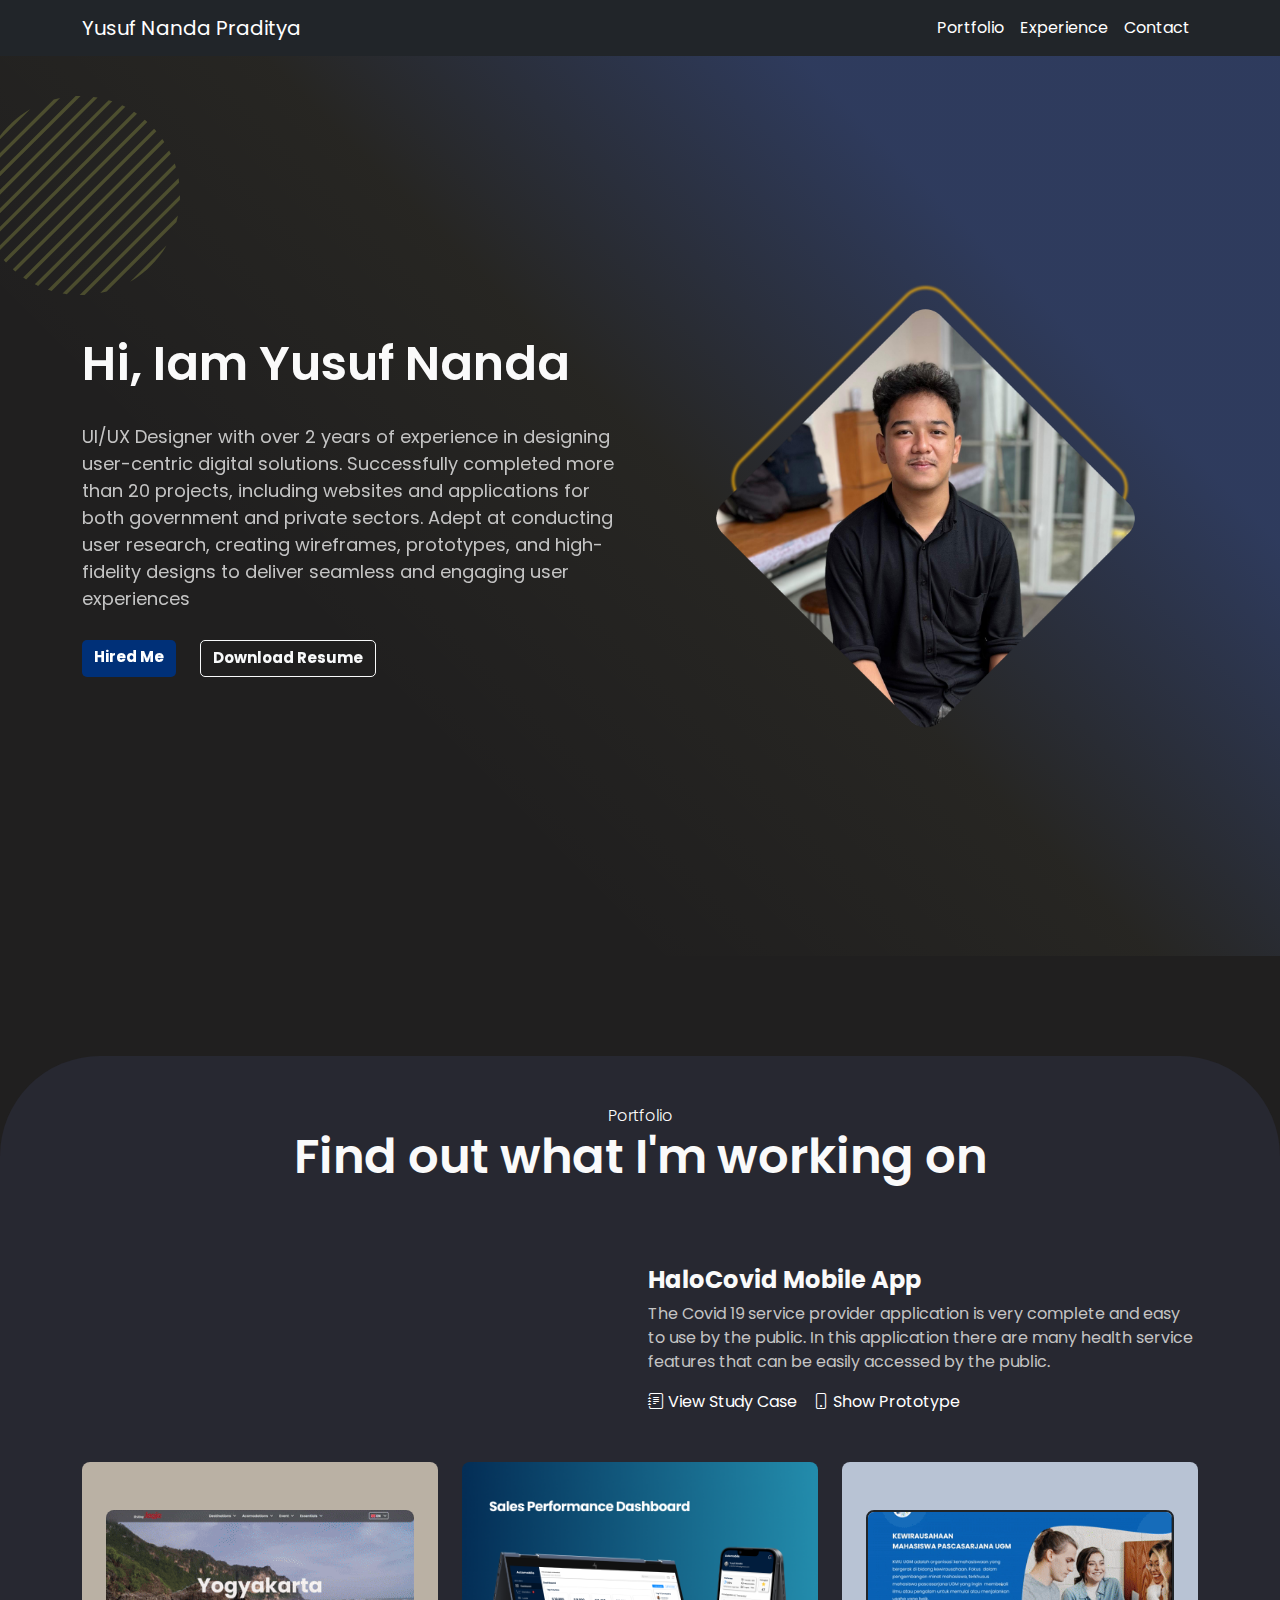
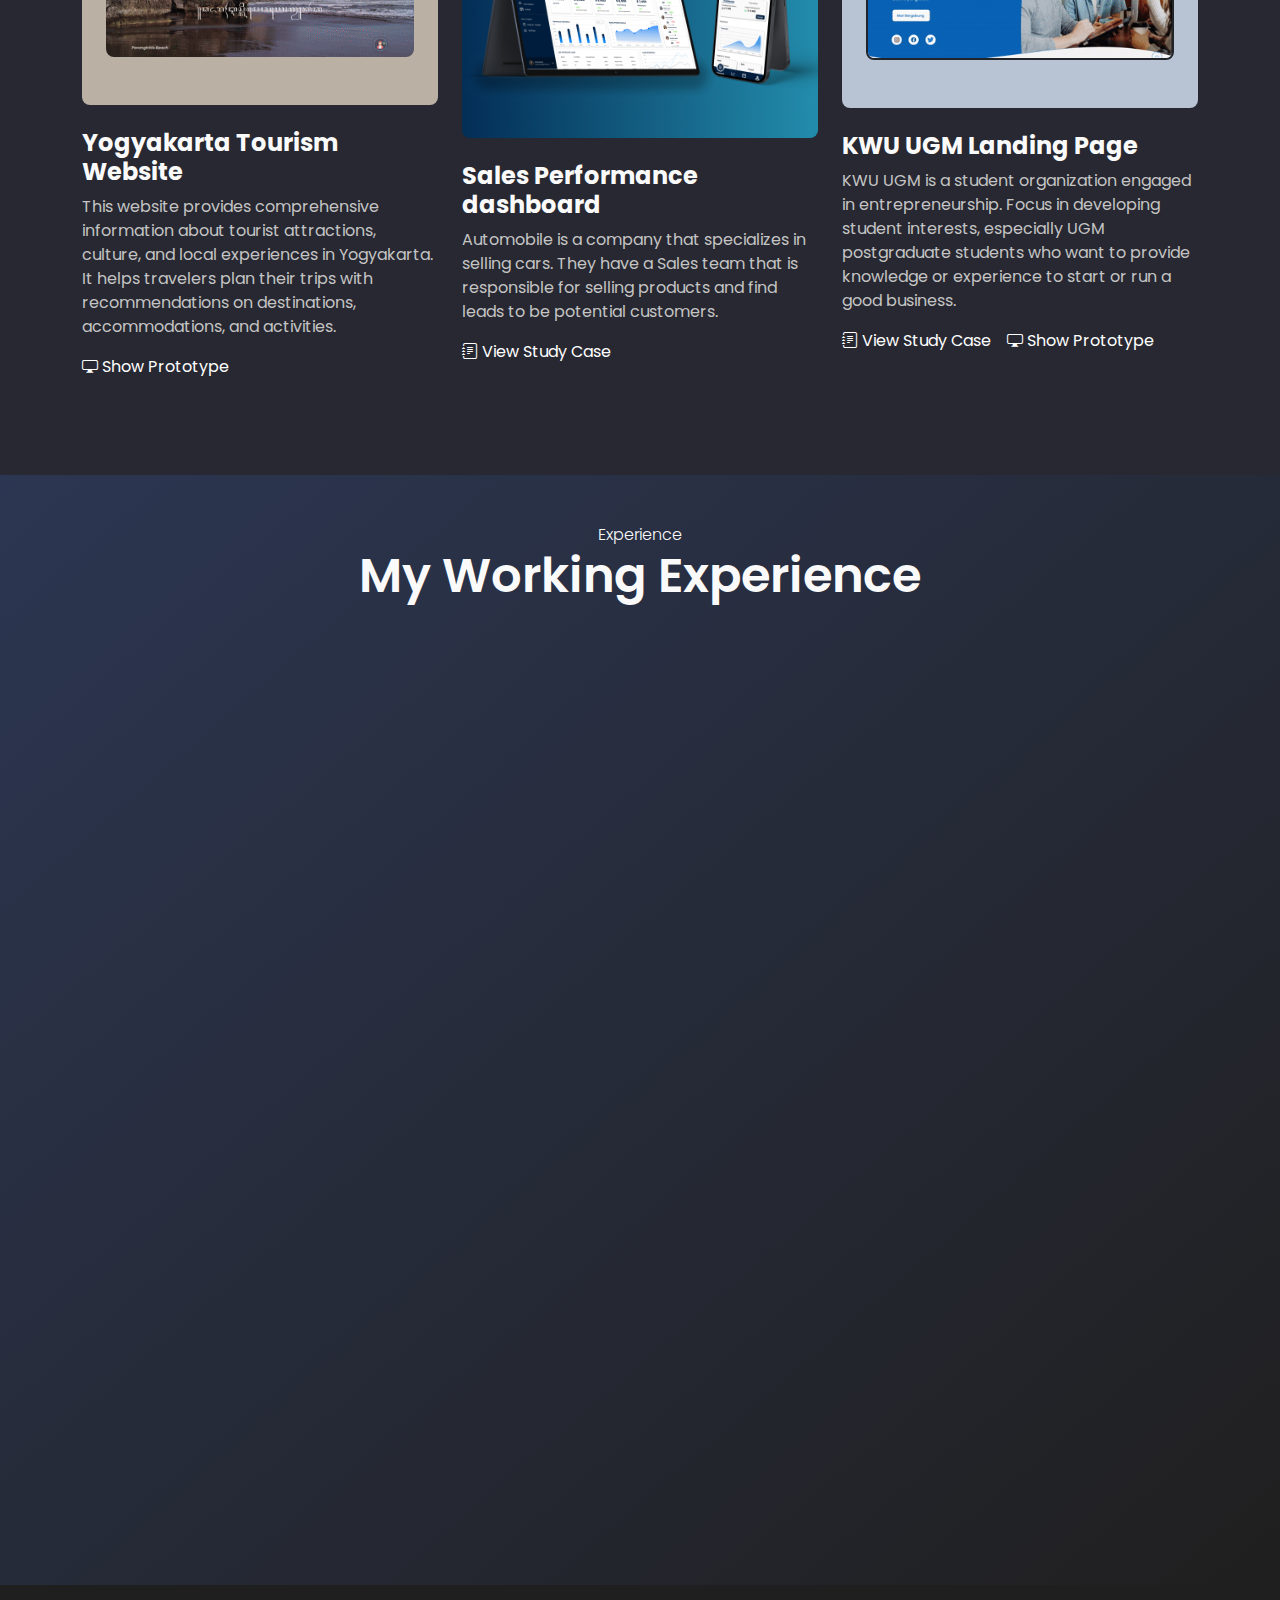
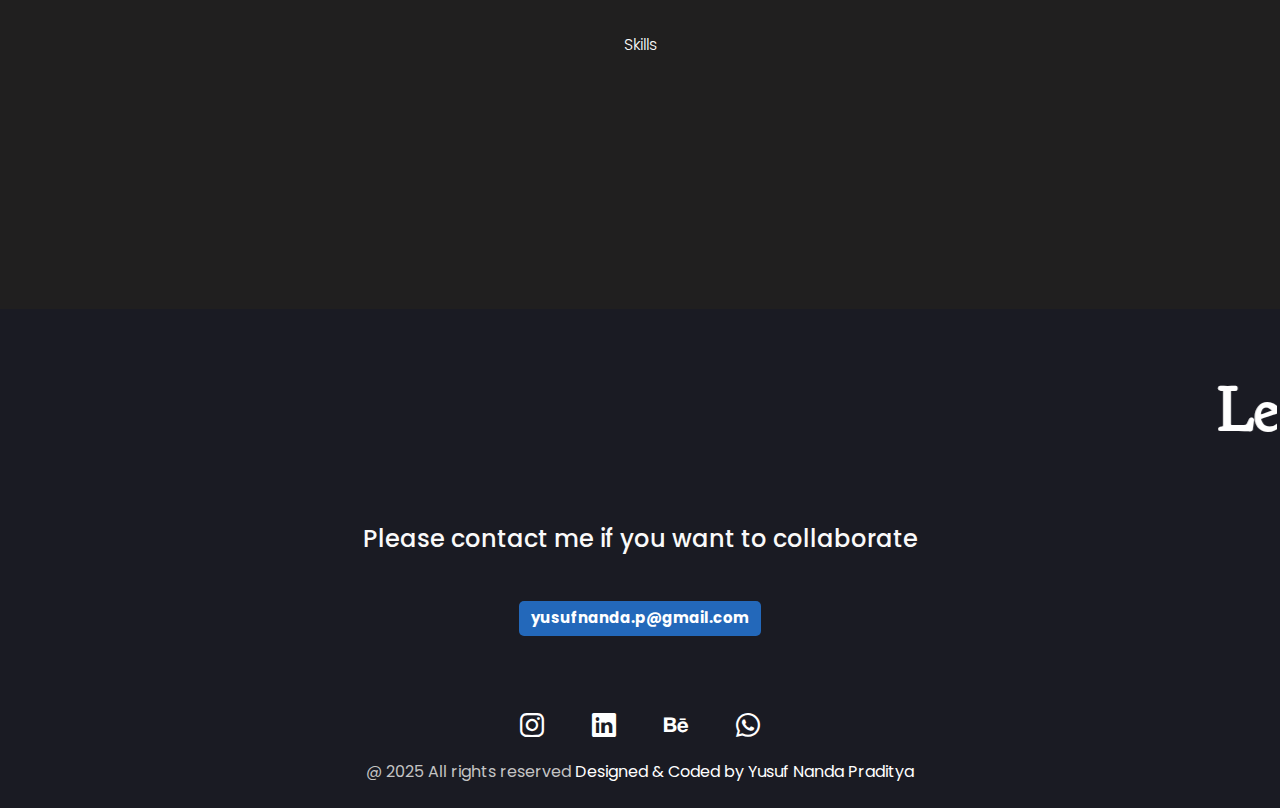
==== index.html @ 70ba148c "done" ====
<!DOCTYPE html>
<html lang="en">
  <head>
    <meta charset="UTF-8" />
    <meta name="viewport" content="width=device-width, initial-scale=1.0" />
    <title>Portfolio Yusuf Nanda Praditya</title>
    <!-- AOS -->
    <link href="https://unpkg.com/aos@2.3.1/dist/aos.css" rel="stylesheet" />
    <!-- Bootstrap CSS -->
    <link
      href="https://cdn.jsdelivr.net/npm/bootstrap@5.3.3/dist/css/bootstrap.min.css"
      rel="stylesheet"
    />

    <!-- Bootstrap Icon -->
    <link
      rel="stylesheet"
      href="https://cdn.jsdelivr.net/npm/bootstrap-icons@1.11.3/font/bootstrap-icons.min.css"
    />

    <!-- Custom CSS -->
    <link rel="stylesheet" href="./assets/css/styles.css" />

    <!-- Responsif CSS -->
    <link rel="stylesheet" href="./assets/css/responsif.css" />
  </head>
  <body>
    <header class="sticky-top bg-dark">
      <nav class="navbar navbar-expand-lg">
        <div class="container">
          <a class="navbar-brand text-white" href="#hero"
            >Yusuf Nanda Praditya</a
          >
          <button
            class="navbar-toggler"
            type="button"
            data-bs-toggle="collapse"
            data-bs-target="#navbarSupportedContent"
            aria-controls="navbarSupportedContent"
            aria-expanded="false"
            aria-label="Toggle navigation"
          >
            <span class="navbar-toggler-icon"></span>
          </button>
          <div class="collapse navbar-collapse" id="navbarSupportedContent">
            <ul class="navbar-nav ms-auto mb-2 mb-lg-0">
              <li class="nav-item">
                <a class="nav-link text-white" href="#porto">Portfolio</a>
              </li>
              <li class="nav-item">
                <a class="nav-link text-white" href="#experience">Experience</a>
              </li>
              <li class="nav-item">
                <a class="nav-link text-white" href="#contact">Contact</a>
              </li>
            </ul>
          </div>
        </div>
      </nav>
    </header>

    <main>
      <!-- Hero -->
      <section class="section hero-section position-relative" id="hero">
        <img
          src="./assets/images/round.svg"
          alt=""
          class="hero-decoration d-none d-md-block"
        />
        <div class="container h-100">
          <div class="row align-items-center h-100">
            <div
              class="col-lg-6 order-2 order-lg-1"
              data-aos="zoom-in"
              data-aos-duration="1000"
            >
              <h1 class="hero-title">Hi, Iam Yusuf Nanda</h1>
              <p class="hero-desc">
                UI/UX Designer with over 2 years of experience in designing
                user-centric digital solutions. Successfully completed more than
                20 projects, including websites and applications for both
                government and private sectors. Adept at conducting user
                research, creating wireframes, prototypes, and high-fidelity
                designs to deliver seamless and engaging user experiences
              </p>
              <div class="d-flex gap-4 flex-column flex-md-row">
                <a href="mailto: yusufnanda.p@gmail.com" class="btn btn-primary"
                  >Hired Me</a
                >
                <a href="" class="btn btn-outline-light">Download Resume</a>
              </div>
            </div>
            <div class="col-lg-6 order-1 order-lg-2 text-center">
              <img
                src="./assets/images/bg1.png"
                alt=""
                class="hero-img"
                data-aos="flip-left"
                data-aos-duration="1000"
              />
            </div>
          </div>
        </div>
      </section>

      <!-- Portfolio -->
      <section class="section porto-section" id="porto">
        <div class="container">
          <div class="text-center">
            <span class="section-subtitle">Portfolio</span>
            <h2 class="section-title">Find out what I'm working on</h2>
          </div>

          <div class="row align-items-center g-3 mb-5">
            <div class="col-md-6">
              <img
                src="./assets/images/Gemastik XIV HaloCovid.gif"
                class="img-fluid rounded-3"
                alt=""
              />
            </div>
            <div class="col-md-6">
              <h3 class="porto-title fw-bold">HaloCovid Mobile App</h3>
              <p class="text-secondary">
                The Covid 19 service provider application is very complete and
                easy to use by the public. In this application there are many
                health service features that can be easily accessed by the
                public.
              </p>
              <div class="d-flex gap-3">
                <a
                  href="https://www.behance.net/gallery/159563563/HaloCovid-Mobile-App-Design"
                  class="text-white"
                  target="_blank"
                  ><i class="bi bi-journal-text me-1"></i>View Study Case</a
                >
                <a
                  href="https://www.figma.com/proto/fgW7NjSRWVVRdp9s22fzHB/Gemastik-XIV-HaloCovid?page-id=0%3A1&node-id=1-3951&p=f&viewport=536%2C404%2C0.1&t=4owtPySWxYotoi80-1&scaling=min-zoom&content-scaling=fixed&starting-point-node-id=1%3A2133"
                  class="text-white"
                  target="_blank"
                  ><i class="bi bi-phone me-1"></i>Show Prototype</a
                >
              </div>
            </div>
          </div>
          <div class="row">
            <div class="col-md-4 mb-5">
              <div class="container ilst-2 rounded-3 mb-4 d-flex p-4">
                <img
                  src="./assets/images/website design 2025.gif"
                  alt=""
                  class="img-fluid rounded-3 mb-4 mt-4"
                />
              </div>
              <h3 class="porto-title fw-bold">Yogyakarta Tourism Website</h3>
              <p class="text-secondary">
                This website provides comprehensive information about tourist
                attractions, culture, and local experiences in Yogyakarta. It
                helps travelers plan their trips with recommendations on
                destinations, accommodations, and activities.
              </p>
              <a
                href="https://www.figma.com/proto/dTkUKWPNQkYyvKUY7qGWpy/website-design-2025?page-id=0%3A1&node-id=4-54&viewport=-2755%2C37%2C0.41&t=dITghesvSqNGscun-1&scaling=min-zoom&content-scaling=fixed&starting-point-node-id=4%3A54"
                class="text-white"
                target="_blank"
                ><i class="bi bi-display me-1"></i>Show Prototype</a
              >
            </div>
            <div class="col-md-4 mb-5">
              <img
                src="./assets/images/judul dashboard.png"
                alt=""
                class="img-fluid mb-4 rounded-3"
              />
              <h3 class="porto-title fw-bold">Sales Performance dashboard</h3>
              <p class="text-secondary">
                Automobile is a company that specializes in selling cars. They
                have a Sales team that is responsible for selling products and
                find leads to be potential customers.
              </p>
              <a
                href="https://www.behance.net/gallery/164450529/Sales-Performance-Dashboard"
                class="text-white"
                target="_blank"
                ><i class="bi bi-journal-text me-1"></i>View Study Case</a
              >
            </div>
            <div class="col-md-4 mb-5">
              <div class="container ilst-4 rounded-3 mb-4 d-flex p-4">
                <img
                  src="./assets/images/Kwu ugm.gif"
                  alt=""
                  class="img-fluid rounded-3 mb-4 mt-4 border border-dark border-2"
                />
              </div>
              <h3 class="porto-title fw-bold">KWU UGM Landing Page</h3>
              <p class="text-secondary">
                KWU UGM is a student organization engaged in entrepreneurship.
                Focus in developing student interests, especially UGM
                postgraduate students who want to provide knowledge or
                experience to start or run a good business.
              </p>
              <div class="d-flex gap-3">
                <a
                  href="https://www.behance.net/gallery/160262613/Organization-Landing-Page-Design"
                  class="text-white"
                  target="_blank"
                  ><i class="bi bi-journal-text me-1"></i>View Study Case</a
                >
                <a
                  href="https://www.figma.com/proto/0mtPvaaXkfXguu1Wv7WRzK/DESAIN-WEB-KWU-UGM_(Yusuf-Nanda-Praditya).?page-id=0%3A1&node-id=5-83&starting-point-node-id=5%3A83&t=HCOMpBjJC391oZtX-1&hide-ui=1"
                  class="text-white"
                  target="_blank"
                  ><i class="bi bi-display me-1"></i>Show Prototype</a
                >
            </div>
          </div>
        </div>
      </section>

      <!-- Experience -->
      <section class="section exp-section" id="experience">
        <div class="container">
          <div class="text-center">
            <span class="section-subtitle">Experience</span>
            <h2 class="section-title">My Working Experience</h2>
          </div>

          <div
            class="row align-items-center"
            data-aos="zoom-in"
            data-aos-duration="1000"
          >
            <div class="col-lg-6">
              <h2 class="text-center text-lg-start fw-bold">
                More than 2 years experience
              </h2>
            </div>
            <div class="col-lg-6">
              <div class="timeline wrapper">
                <ul class="sessions">
                  <!-- Timeline 1 -->
                  <li class="timeline-point">
                    <div class="timeline-title">
                      UI/UX Designer | JMC Indonesia
                    </div>
                    <div class="timeline-time">May 2023 - Present</div>
                    <div class="mb-1">
                      <ul>
                        <li class="text-secondary">
                          Successfully completed over 15 projects, including
                          websites and applications for both government and
                          private sectors.
                        </li>
                        <li class="text-secondary">
                          Assist companies in convincing clients with mockup
                          designs, helping to reach agreements more quickly
                        </li>
                        <li class="text-secondary">
                          Design up-to-date web and mobile applications while
                          ensuring an optimal user interface and user
                          experience.
                        </li>
                        <li class="text-secondary">
                          Make revisions to existing designs as needed.
                        </li>
                        <li class="text-secondary">
                          Develop interface mockups and prototypes to illustrate
                          product functionality and performance.
                        </li>
                      </ul>
                    </div>
                  </li>

                  <!-- Timeline 2 -->
                  <li class="timeline-point">
                    <div class="timeline-title">
                      UI/UX Design Assistant Lecturer | Amikom University
                    </div>
                    <div class="timeline-time">Mar 2022 - Aug 2022</div>
                    <div class="mb-1">
                      <ul>
                        <li class="text-secondary">
                          Practicum assistants help lecturers teach two classes:
                          D3 Informatics Management and D3 Informatics
                          Engineering, in UI/UX Design courses.
                        </li>
                        <li class="text-secondary">
                          Assist lecturers in teaching and preparing learning
                          materials for students.
                        </li>
                        <li class="text-secondary">
                          Explain UX design concepts to students by assigning
                          projects.
                        </li>
                        <li class="text-secondary">
                          Present UI design principles to students, covering
                          both mobile and website designs.
                        </li>
                        <li class="text-secondary">
                          Assist students during practicum sessions and clarify
                          any unclear material.
                        </li>
                      </ul>
                    </div>
                  </li>
                </ul>
              </div>
            </div>
          </div>
        </div>
      </section>

      <!-- Skill Section -->
      <section class="section">
        <div class="container">
          <div class="text-center mb-5">
            <span class="section-subtitle">Skills</span>
          </div>
          <div
            class="row row-cols-2 row-cols-md-3 row-cols-lg-5 justify-content-lg-center g-4 mb-5"
            data-aos="zoom-in"
            data-aos-duration="1000"
          >
            <div class="col">User Research</div>
            <div class="col">Wireframing</div>
            <div class="col">Layout Design</div>
            <div class="col">Prototyping</div>
            <div class="col">Usability Testing</div>
            <div class="col">User Interface Design</div>
            <div class="col">Web Design</div>
            <div class="col">Mobile App Design</div>
            <div class="col">Self Organization</div>
          </div>

          <div
            class="row row-cols-3 row-cols-md-5 g-4 justify-content-center"
            data-aos="zoom-in"
            data-aos-duration="1000"
          >
            <div class="col text-center">
              <img src="./assets/images/logos_figma.svg" alt="" />
            </div>
            <div class="col text-center">
              <img src="./assets/images/logos_adobe-illustrator.svg" alt="" />
            </div>
            <div class="col text-center">
              <img src="./assets/images/logos_adobe-photoshop.svg" alt="" />
            </div>
            <div class="col text-center">
              <img src="./assets/images/skill-icons_html.svg" alt="" />
            </div>
            <div class="col text-center">
              <img src="./assets/images/skill-icons_css.svg" alt="" />
            </div>
          </div>
        </div>
      </section>

      <!-- Kontak Section -->
      <section class="section contact-section overflow-hidden" id="contact">
        <div class="runtext-container">
          <div class="main-runtext">
            <marquee direction="">
              <div class="d-flex flex-row align-items-center">
                <div class="holder">
                  <div class="text-container">
                    <a> Let’s work together </a>
                  </div>
                </div>

                <div class="holder">
                  <div class="text-container">
                    <div class="circle-running"></div>
                  </div>
                </div>

                <div class="holder">
                  <div class="text-container">
                    <a> Let’s work together </a>
                  </div>
                </div>

                <div class="holder">
                  <div class="text-container">
                    <div class="circle-running"></div>
                  </div>
                </div>

                <div class="holder">
                  <div class="text-container">
                    <a> Let’s work together </a>
                  </div>
                </div>
              </div>
            </marquee>
          </div>
        </div>
        <div class="container">
          <div class="text-center">
            <h2 class="fs-4 mb-5">
              Please contact me if you want to collaborate
            </h2>
            <a
              href="mailto: yusufnanda.p@gmail.com"
              target="_blank"
              class="btn btn-primary"
              style="background-color: #2368ba"
              >yusufnanda.p@gmail.com</a
            >
          </div>
        </div>
      </section>
    </main>

    <footer class="py-4">
      <div class="d-flex justify-content-center gap-5 mb-3">
        <a
          href="https://www.instagram.com/yusufnandapraditya/"
          target="_blank"
          class="fs-4 text-white"
        >
          <i class="bi bi-instagram"></i>
        </a>

        <a
          href="https://www.linkedin.com/in/yusufnandapraditya/"
          target="_blank"
          class="fs-4 text-white"
        >
          <i class="bi bi-linkedin"></i>
        </a>

        <a
          href="https://www.behance.net/yusufnanda"
          target="_blank"
          class="fs-4 text-white"
        >
          <i class="bi bi-behance"></i>
        </a>

        <a
          href="https://wa.me/6282328108242"
          target="_blank"
          class="fs-4 text-white"
        >
          <i class="bi bi-whatsapp"></i>
        </a>
      </div>
      <p class="text-center text-small text-secondary mb-0">
        @ 2025 All rights reserved
        <span class="text-white">Designed & Coded by Yusuf Nanda Praditya</span>
      </p>
    </footer>

    <!-- Bootstrap Js -->
    <script src="https://cdn.jsdelivr.net/npm/bootstrap@5.3.3/dist/js/bootstrap.bundle.min.js"></script>

    <!-- Main Js -->
    <script src="./assets/js/main.js"></script>

    <!-- Animate On Scroll -->
    <script src="https://unpkg.com/aos@2.3.1/dist/aos.js"></script>
    <script>
      AOS.init();
    </script>
  </body>
</html>
---- assets/css/styles.css ----
@import url("https://fonts.googleapis.com/css2?family=Poppins:ital,wght@0,100;0,200;0,300;0,400;0,500;0,600;0,700;0,800;0,900;1,100;1,200;1,300;1,400;1,500;1,600;1,700;1,800;1,900&display=swap");
@import url("https://fonts.googleapis.com/css2?family=Goudy+Bookletter+1911&display=swap");

:root {
  --font-primary: "Poppins", sans-serif;
}

* {
  font-family: var(--font-primary);
}

body {
  color: #fafafa;
  background-color: #201f1f;
}

a {
  text-decoration: none;
}

.text-secondary {
  color: #c4c4c4 !important;
  line-height: 150%;
}

.btn {
  font-weight: bold;
  border-radius: 5px;
  font-size: 15px;
}

.btn-primary {
  background-color: #003078;
  border: none;
}

.section {
  padding: 48px 0;
}

.hero-section {
  background: linear-gradient(
    45.28deg,
    rgba(255, 255, 255, 0) 28.94%,
    rgba(244, 245, 141, 0.0312417) 53.13%,
    rgba(80, 124, 237, 0.3) 77.88%
  );
  height: 100vh;
  margin-bottom: 100px;
}

.hero-title {
  font-size: 48px;
  font-weight: 600;
  margin-bottom: 30px;
}

.hero-desc {
  font-size: 18px;
  color: #c4c4c4;
  margin-bottom: 28px;
  line-height: 150%;
}

.hero-decoration {
  position: absolute;
  height: 200px;
  width: 200px;
  object-fit: contain;
  top: 40px;
  left: -20px;
}

.section-title {
  font-size: 48px;
  font-weight: 600;
  display: block;
  margin-bottom: 80px;
}

.section-subtitle {
  font-size: 16px;
  font-weight: 300;
}

.content-title {
  font-size: 24px;
  font-weight: 600;
}

.hero-img {
  width: 80%;
}

.porto-section {
  background-color: #272831;
  border-radius: 100px 100px 0 0;
}

.porto-title {
  font-size: 24px;
}

.ilst-2 {
  background-color: rgb(186, 177, 164);
}

.ilst-4 {
  background-color: rgb(184, 195, 212);
}

.exp-section {
  background: linear-gradient(to top left, #ffffff00, #507ded3f);
}

.contact-section,
footer {
  background-color: #1a1b23;
}

/* timeline css */
.timeline > ul,
.timeline > li {
  list-style: none;
  padding: 0;
}

.timeline.wrapper {
  padding: 2rem;
  border-radius: 15px;
}

.timeline h1 {
  font-size: 1.1rem;
  font-family: sans-serif;
}

.timeline .sessions {
  margin-top: 2rem;
  border-radius: 12px;
  position: relative;
}

li.timeline-point {
  padding-bottom: 1.5rem;
  border-left: 1px solid white;
  position: relative;
  padding-left: 20px;
  margin-left: 10px;
}

.timeline li:last-child {
  border: 0px;
  padding-bottom: 0;
}

.timeline li:before {
  content: "";
  width: 15px;
  height: 15px;
  background: white;
  border: 1px solid white;
  box-shadow: 3px 3px 0px #bab5f8;
  border-radius: 50%;
  position: absolute;
  left: -10px;
  top: 0px;
}

.timeline .timeline-title {
  font-size: 24px;
  color: white;
  font-weight: 600;
}

.timeline-time {
  font-size: 20px;
  color: #b0b0b0;
  margin-bottom: 8px;
}

/* running text */

marquee {
  margin-top: 5px;
  width: 100%;
}

.runtext-container {
  width: 100%;
  overflow-x: hidden;
  overflow-y: visible;
  margin-bottom: 60px;
  padding: 0 3px 0 3px;
}

.main-runtext {
  margin: 0 auto;
  overflow: visible;
  position: relative;
}

.runtext-container .holder {
  position: relative;
  overflow: visible;
  display: inline;
  float: left;
}

.runtext-container .holder .text-container {
  display: inline;
}

.runtext-container .holder a {
  text-decoration: none;
  font-weight: bold;
  color: white;
  line-height: -0.5em;
  font-size: 64px;
  font-family: "Goudy Bookletter 1911", serif;
}

.circle-running {
  height: 32px;
  width: 32px;
  border-radius: 50%;
  background-color: white;
  margin: 0 60px;
}
---- assets/css/responsif.css ----
@media screen and (min-width: 601px) {
  .timeline .time {
    font-size: 0.9rem;
  }
}
@media screen and (max-width: 600px) {
  .timeline .time {
    margin-bottom: 0.3rem;
    font-size: 0.85rem;
  }
}

@media screen and (max-width: 600px) {
  .timeline p {
    font-size: 0.9rem;
  }
}

@media screen and (max-width: 768px) {
  p {
    font-size: 14px;
  }

  .section-title {
    font-size: 32px;
  }

  .section-subtitle {
    font-size: 14px;
  }

  .hero-section {
    height: unset;
    min-height: 100vh;
  }

  .hero-img {
    width: 50%;
  }

  .porto-section {
    border-radius: 60px 60px 0 0;
  }

  .porto-title {
    font-size: 22px;
  }
}

@media screen and (max-width: 426px) {
  .section-title {
    font-size: 28px;
    margin-bottom: 40px;
  }

  .hero-img {
    width: 75%;
  }

  .hero-title {
    font-size: 32px;
  }

  .hero-desc {
    font-size: 16px;
  }
  .porto-title {
    font-size: 18px;
  }

  a {
    font-size: 14px;
  }

  p {
    font-size: 14px;
  }

  .section-title {
    font-size: 24px;
  }

  .section-subtitle {
    font-size: 12px;
  }
  .timeline .timeline-title {
    font-size: 18px;
  }

  .timeline-time {
    font-size: 16px;
  }

  .timeline-point {
    font-size: 14px;
  }

  .runtext-container .holder a {
    font-size: 32px;
  }
  .circle-running {
    height: 24px;
    width: 24px;
    margin: 0 32px;
  }
}
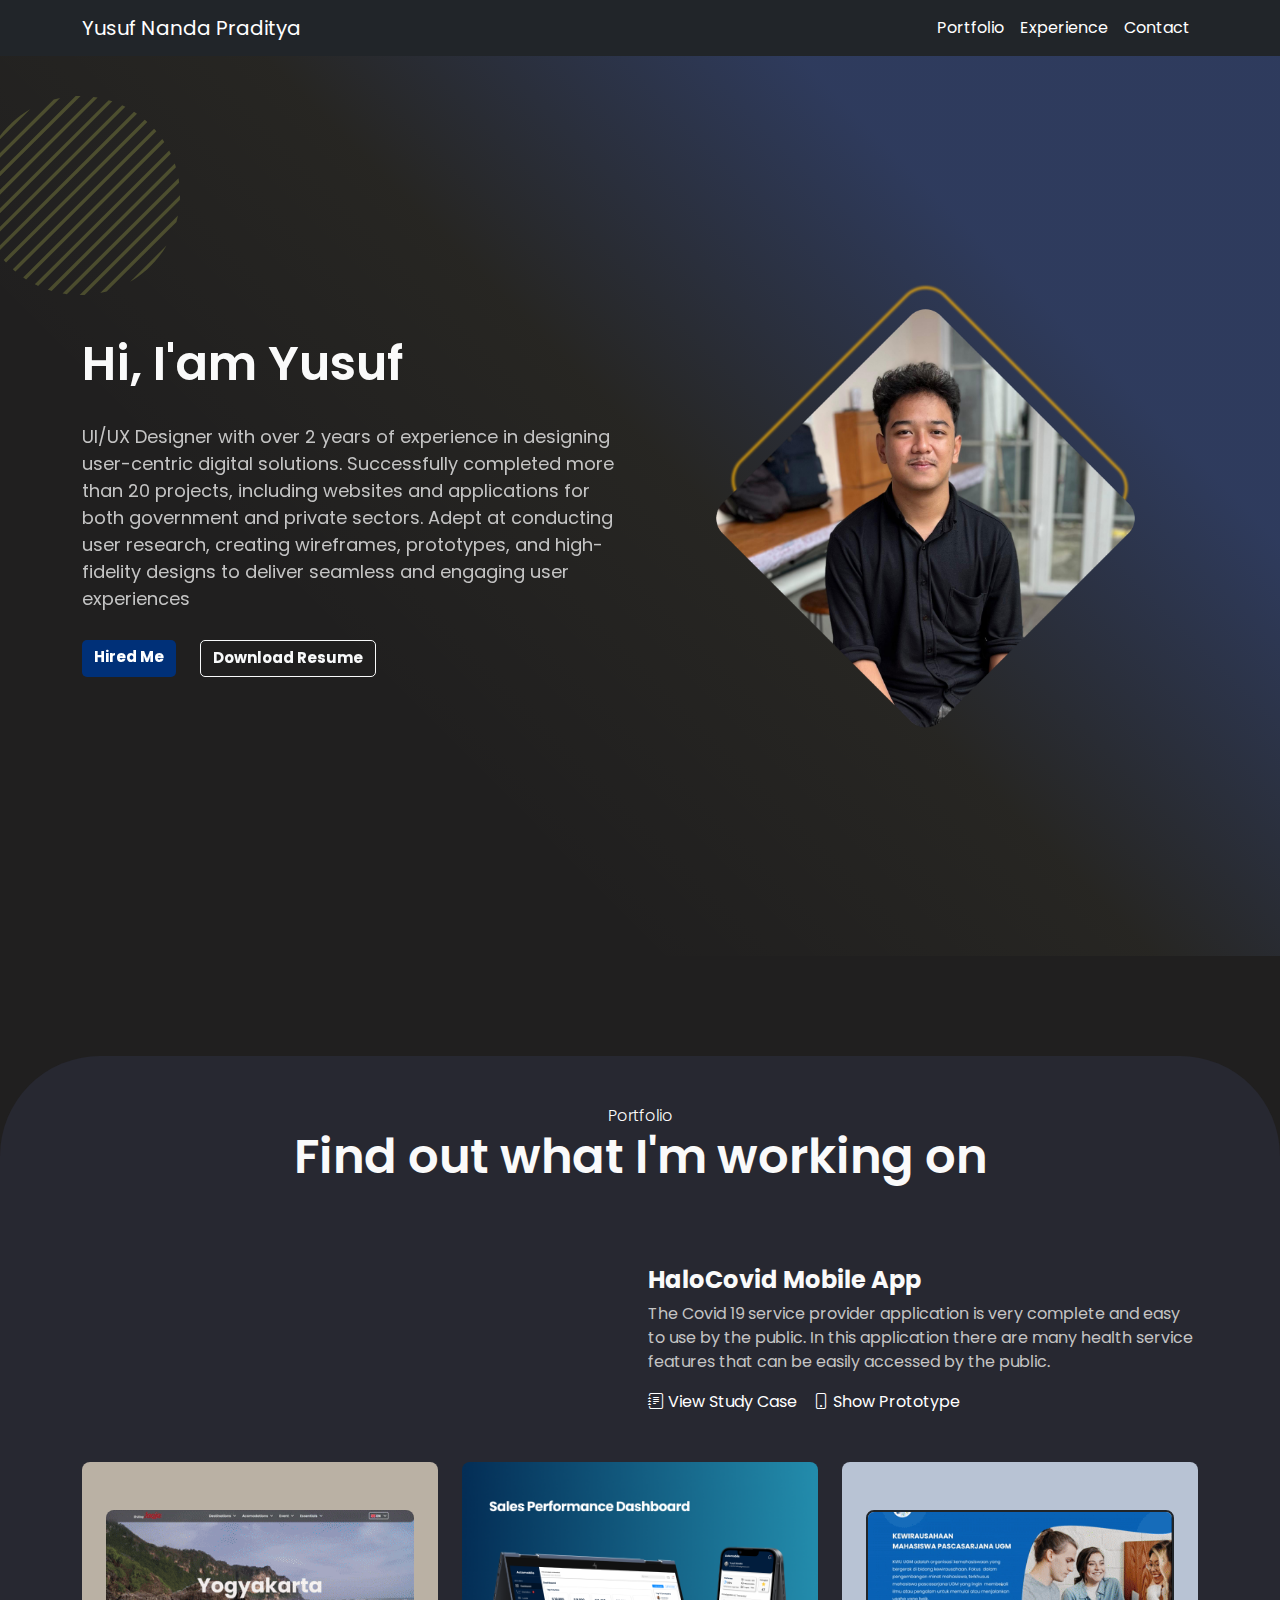
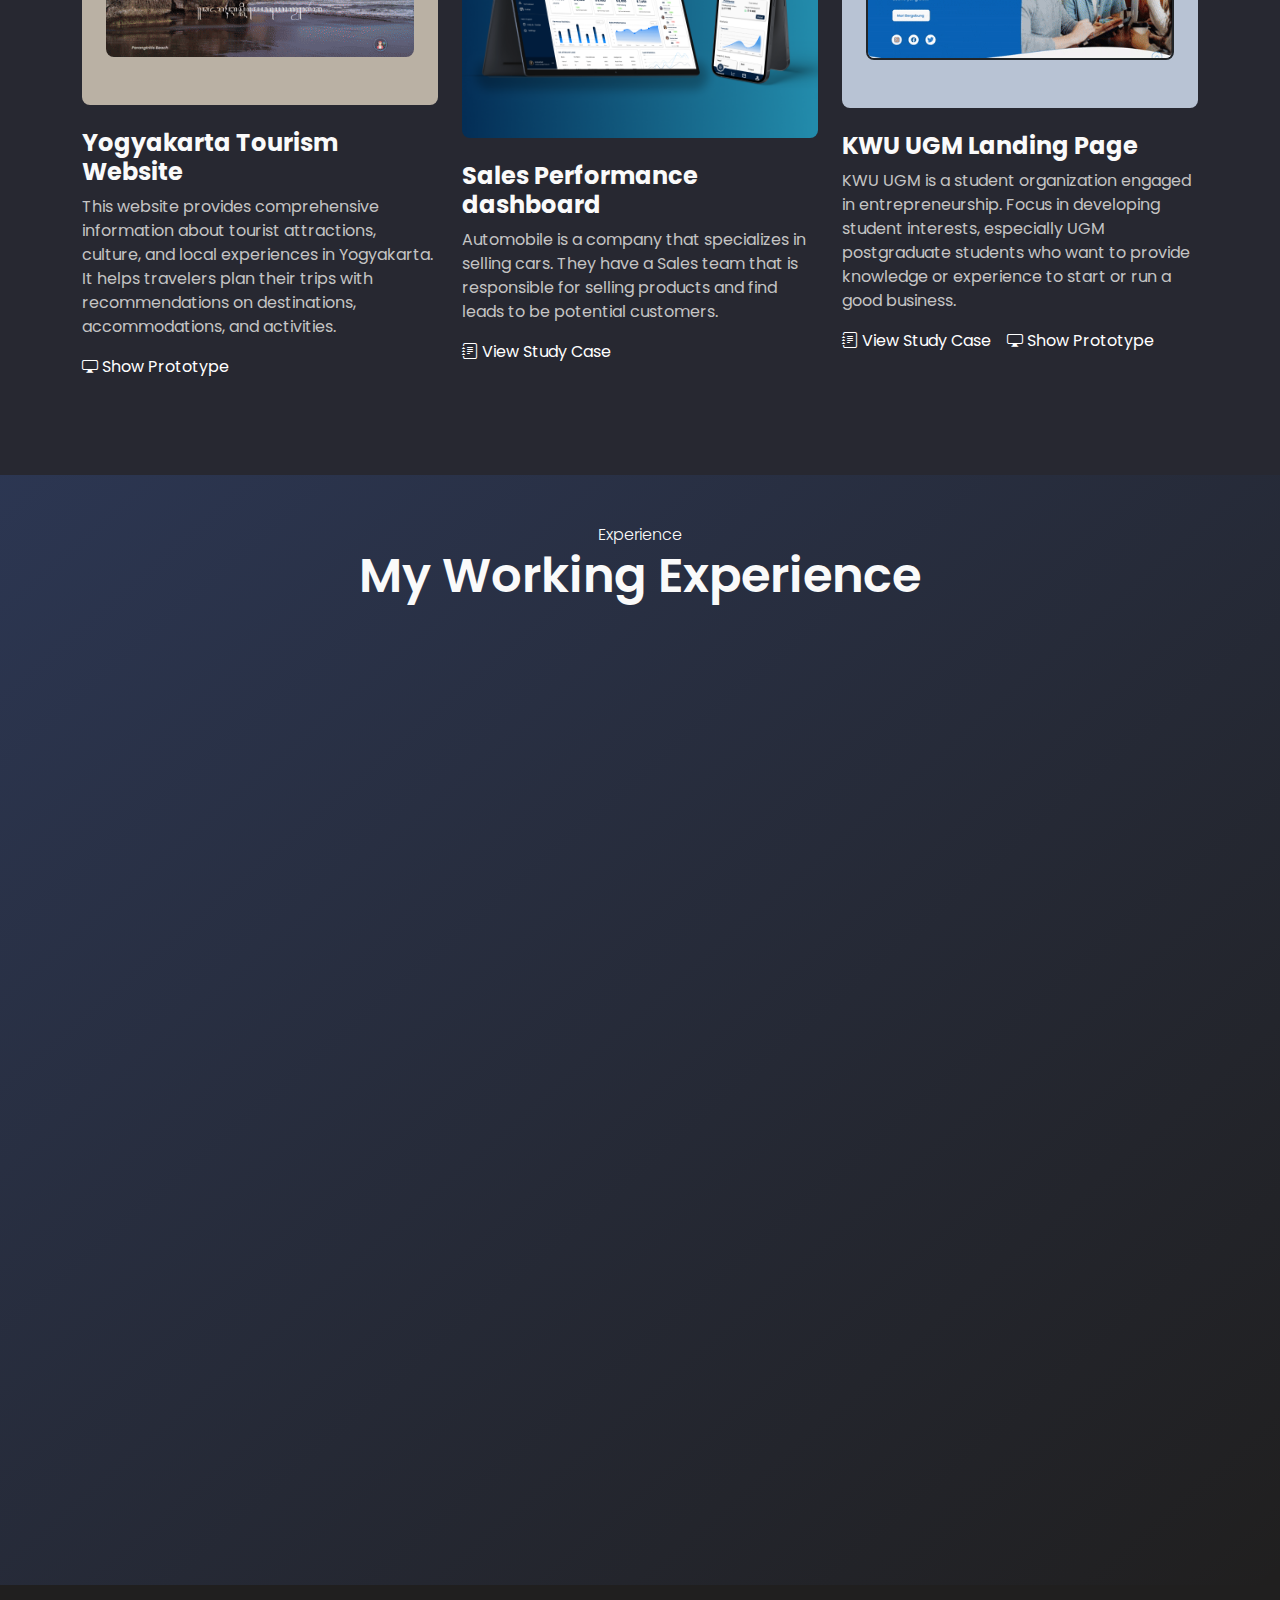
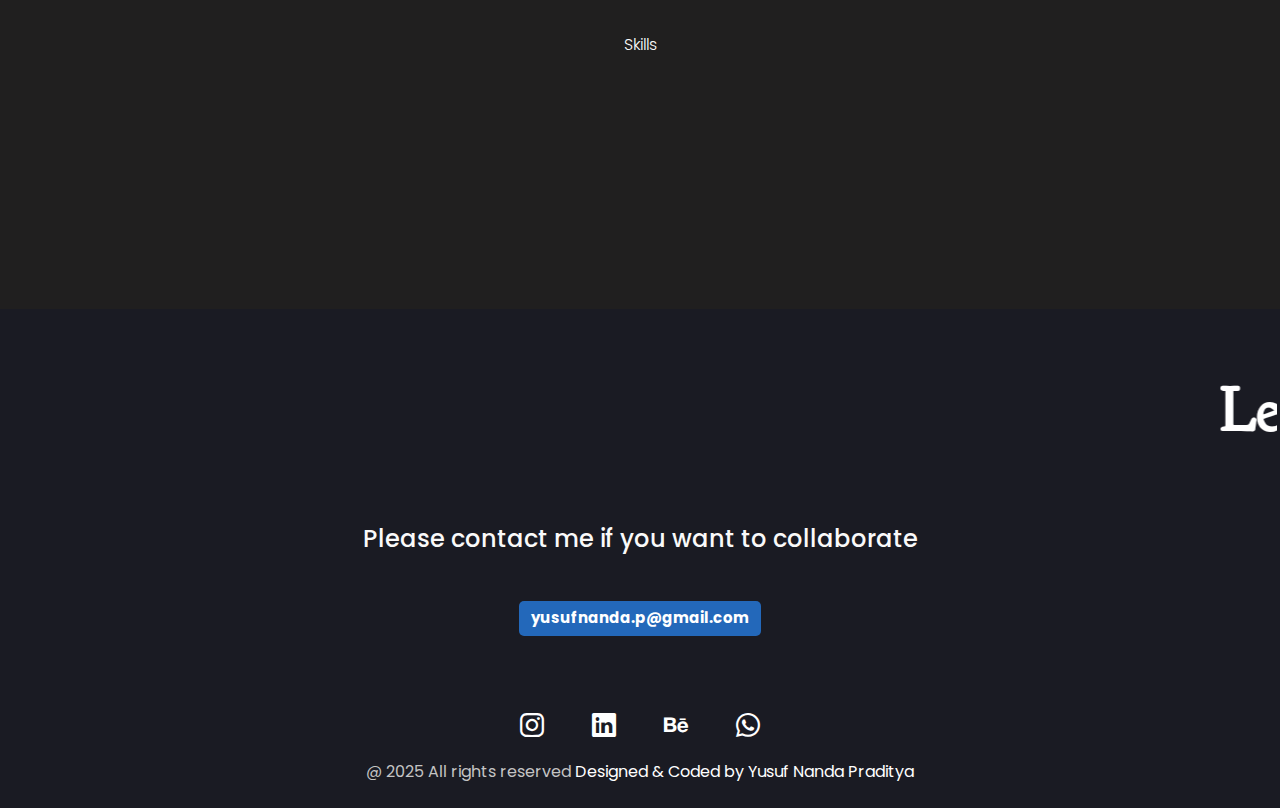
==== commit 42aac2a7: "Update index.html" ====
--- a/index.html
+++ b/index.html
@@ -74,7 +74,7 @@
               data-aos="zoom-in"
               data-aos-duration="1000"
             >
-              <h1 class="hero-title">Hi, Iam Yusuf Nanda</h1>
+              <h1 class="hero-title">Hi, I'am Yusuf</h1>
               <p class="hero-desc">
                 UI/UX Designer with over 2 years of experience in designing
                 user-centric digital solutions. Successfully completed more than
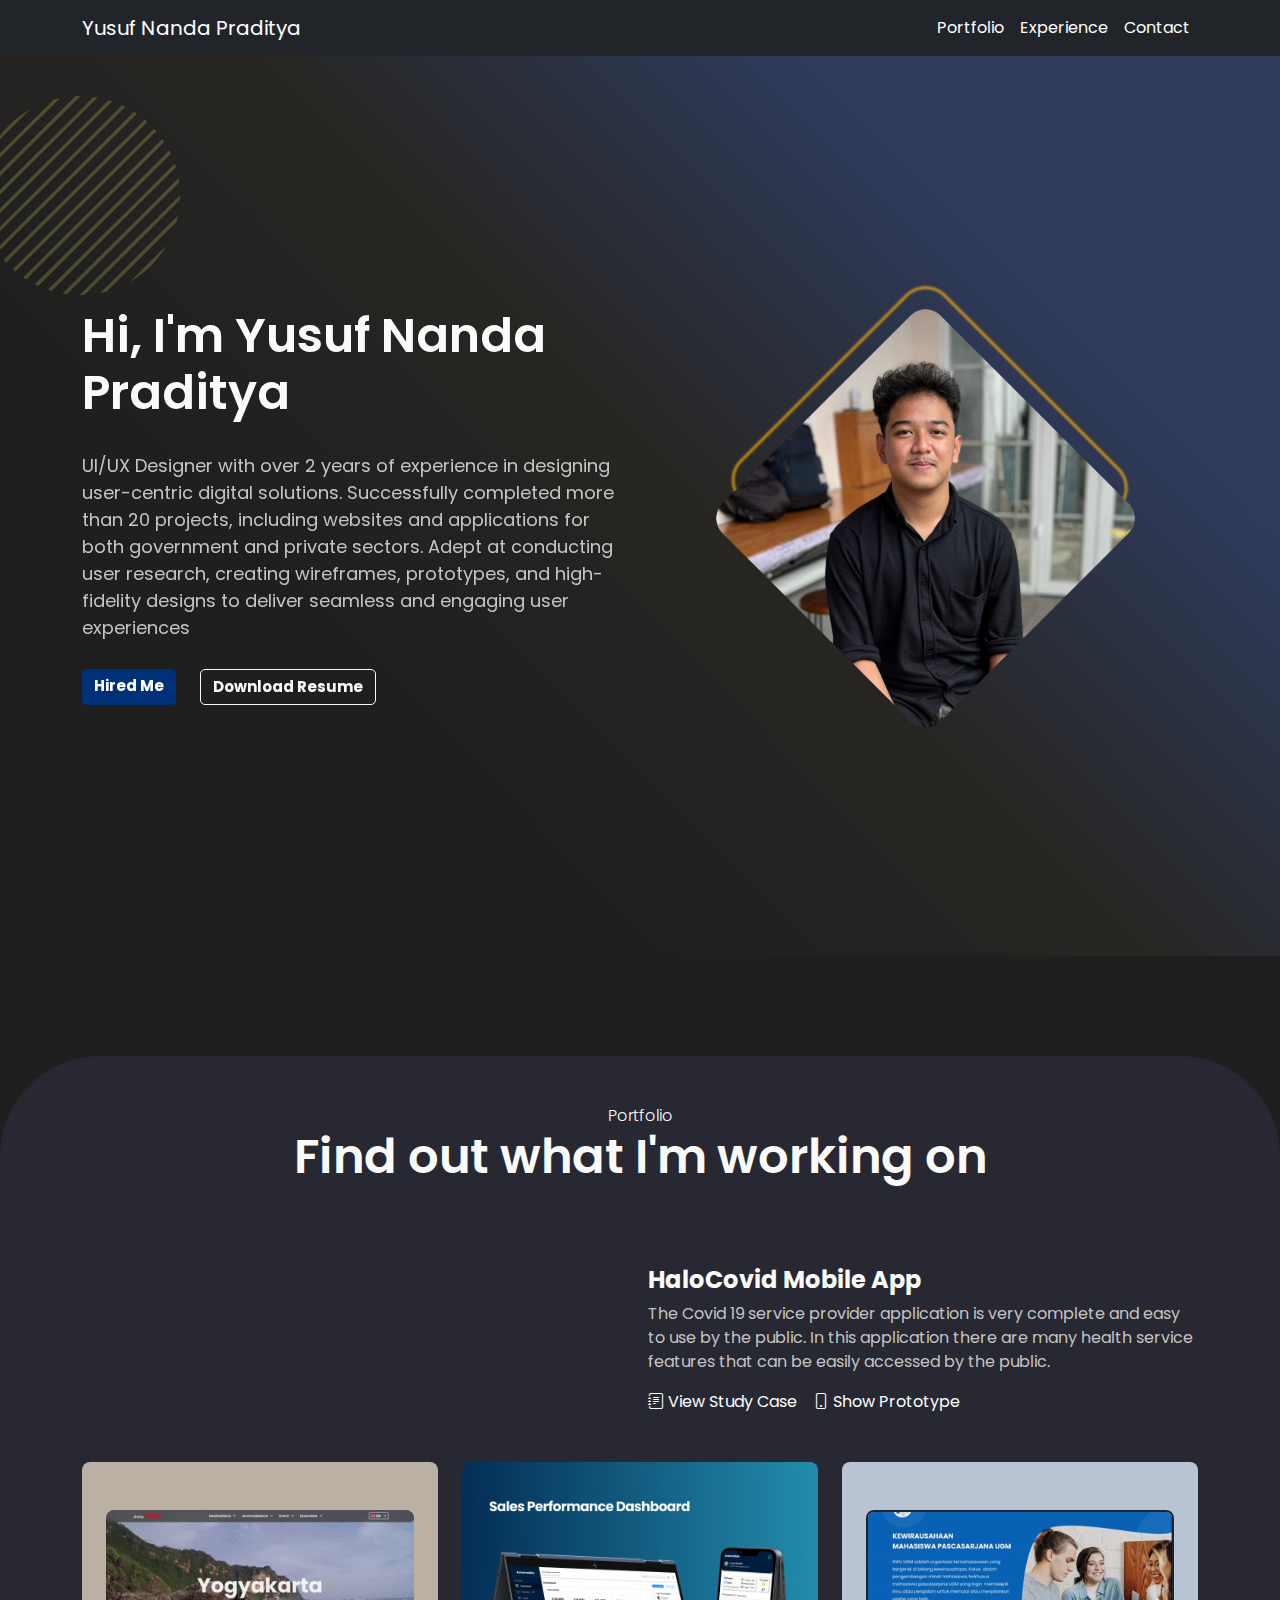
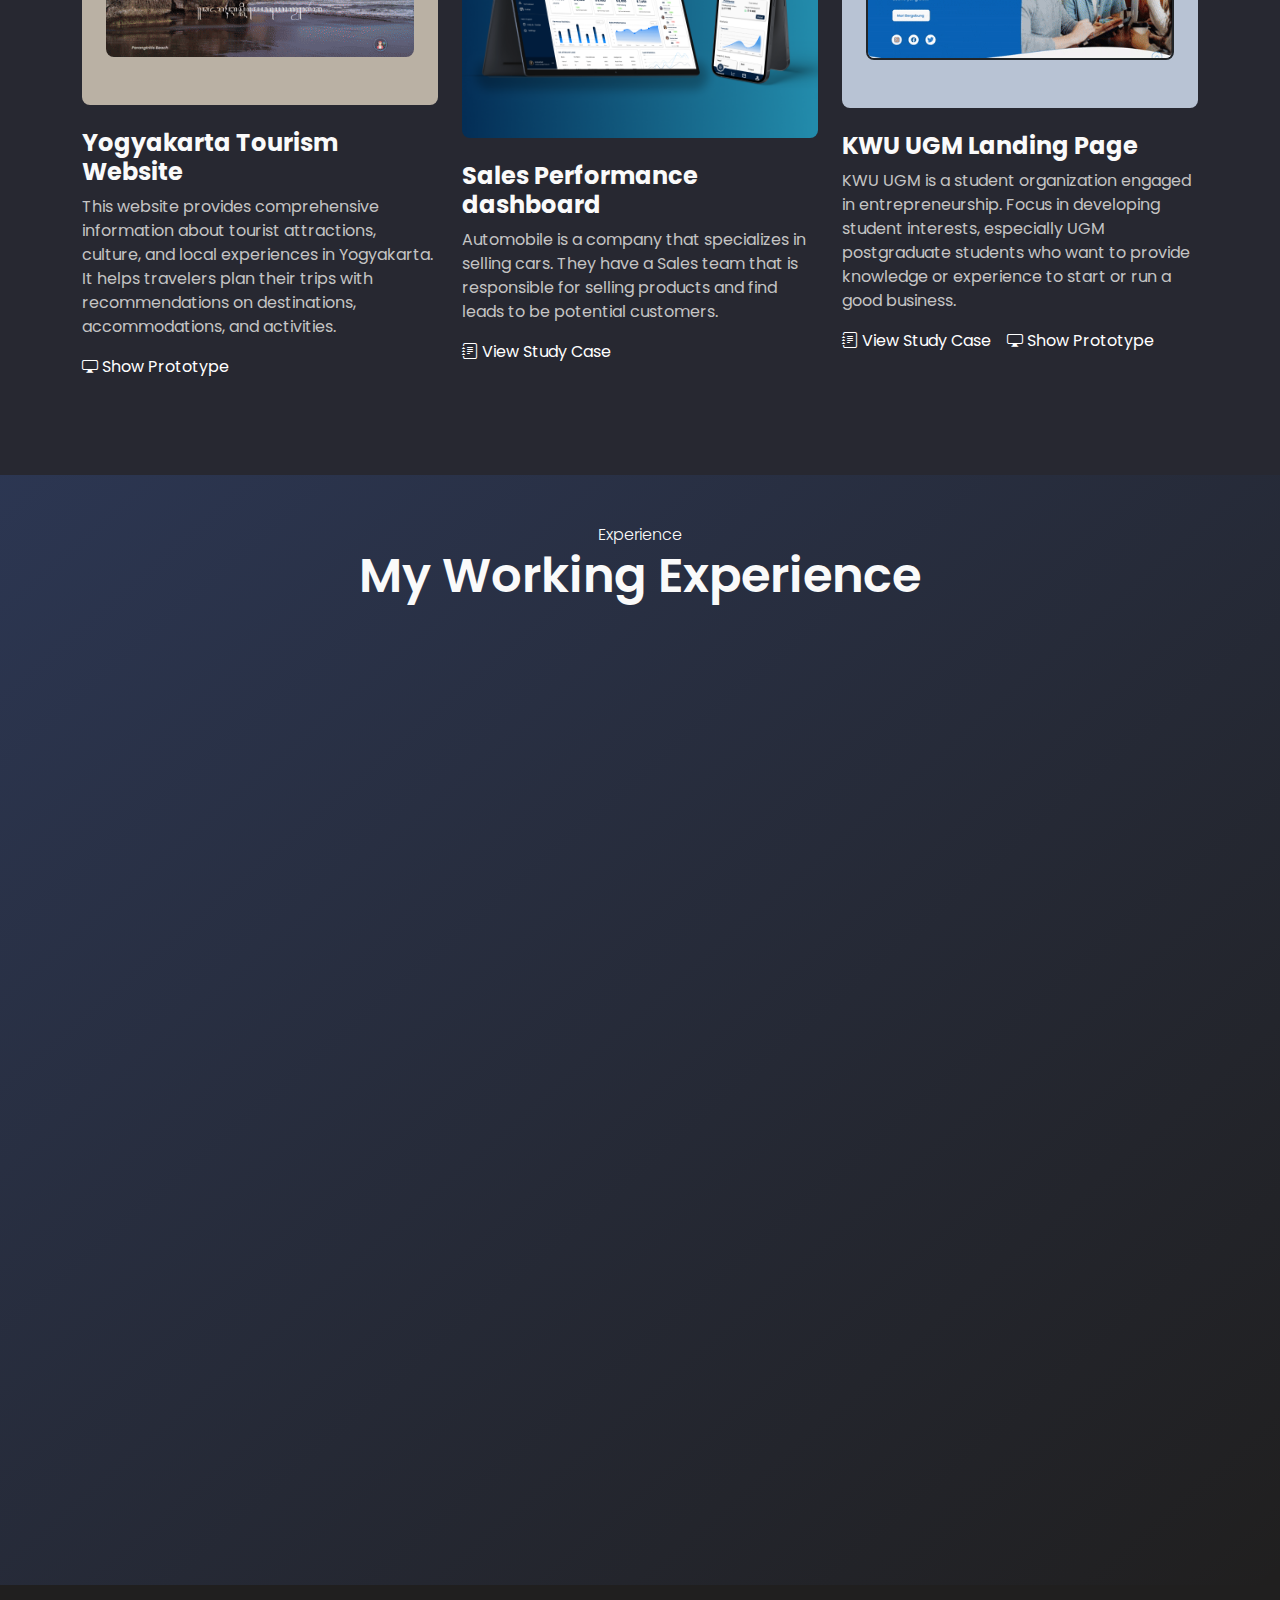
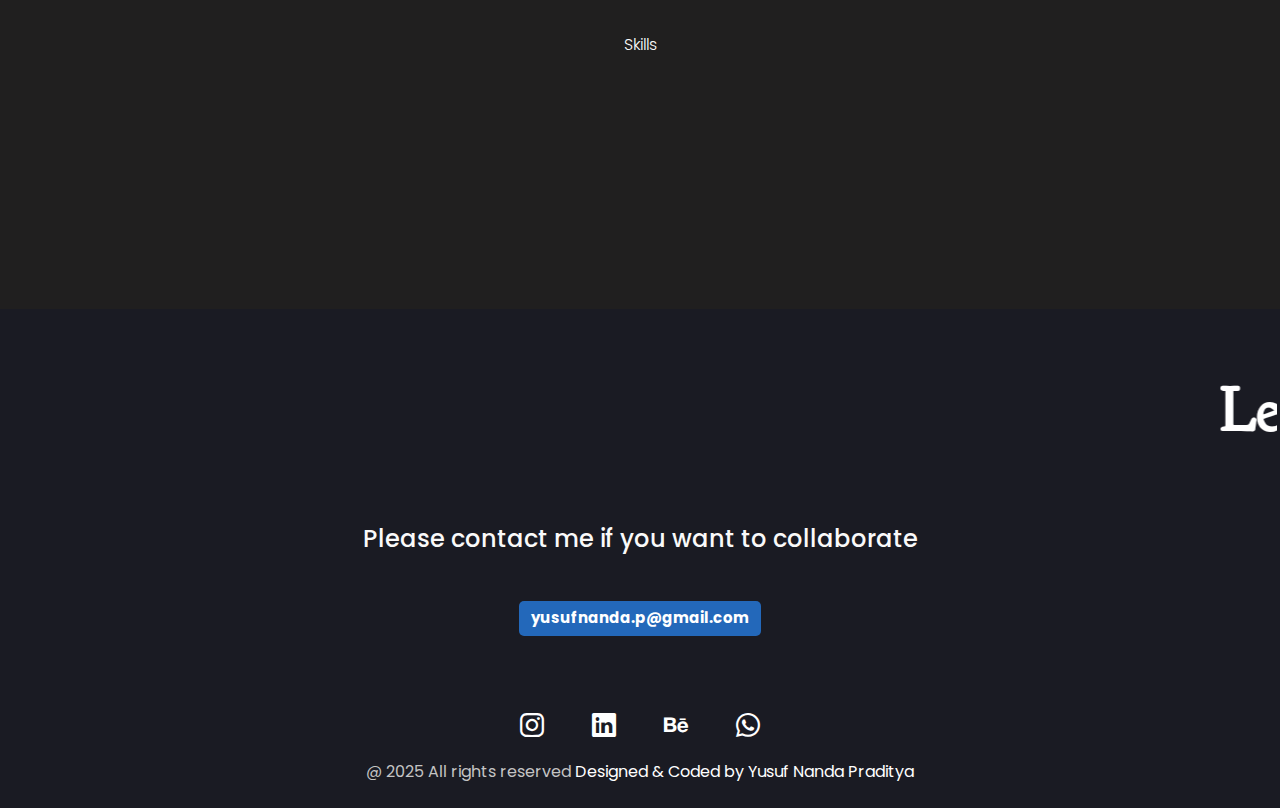
==== commit ccf02d0a: "Update index.html" ====
--- a/index.html
+++ b/index.html
@@ -74,7 +74,7 @@
               data-aos="zoom-in"
               data-aos-duration="1000"
             >
-              <h1 class="hero-title">Hi, I'am Yusuf</h1>
+              <h1 class="hero-title">Hi, I'm Yusuf Nanda Praditya</h1>
               <p class="hero-desc">
                 UI/UX Designer with over 2 years of experience in designing
                 user-centric digital solutions. Successfully completed more than
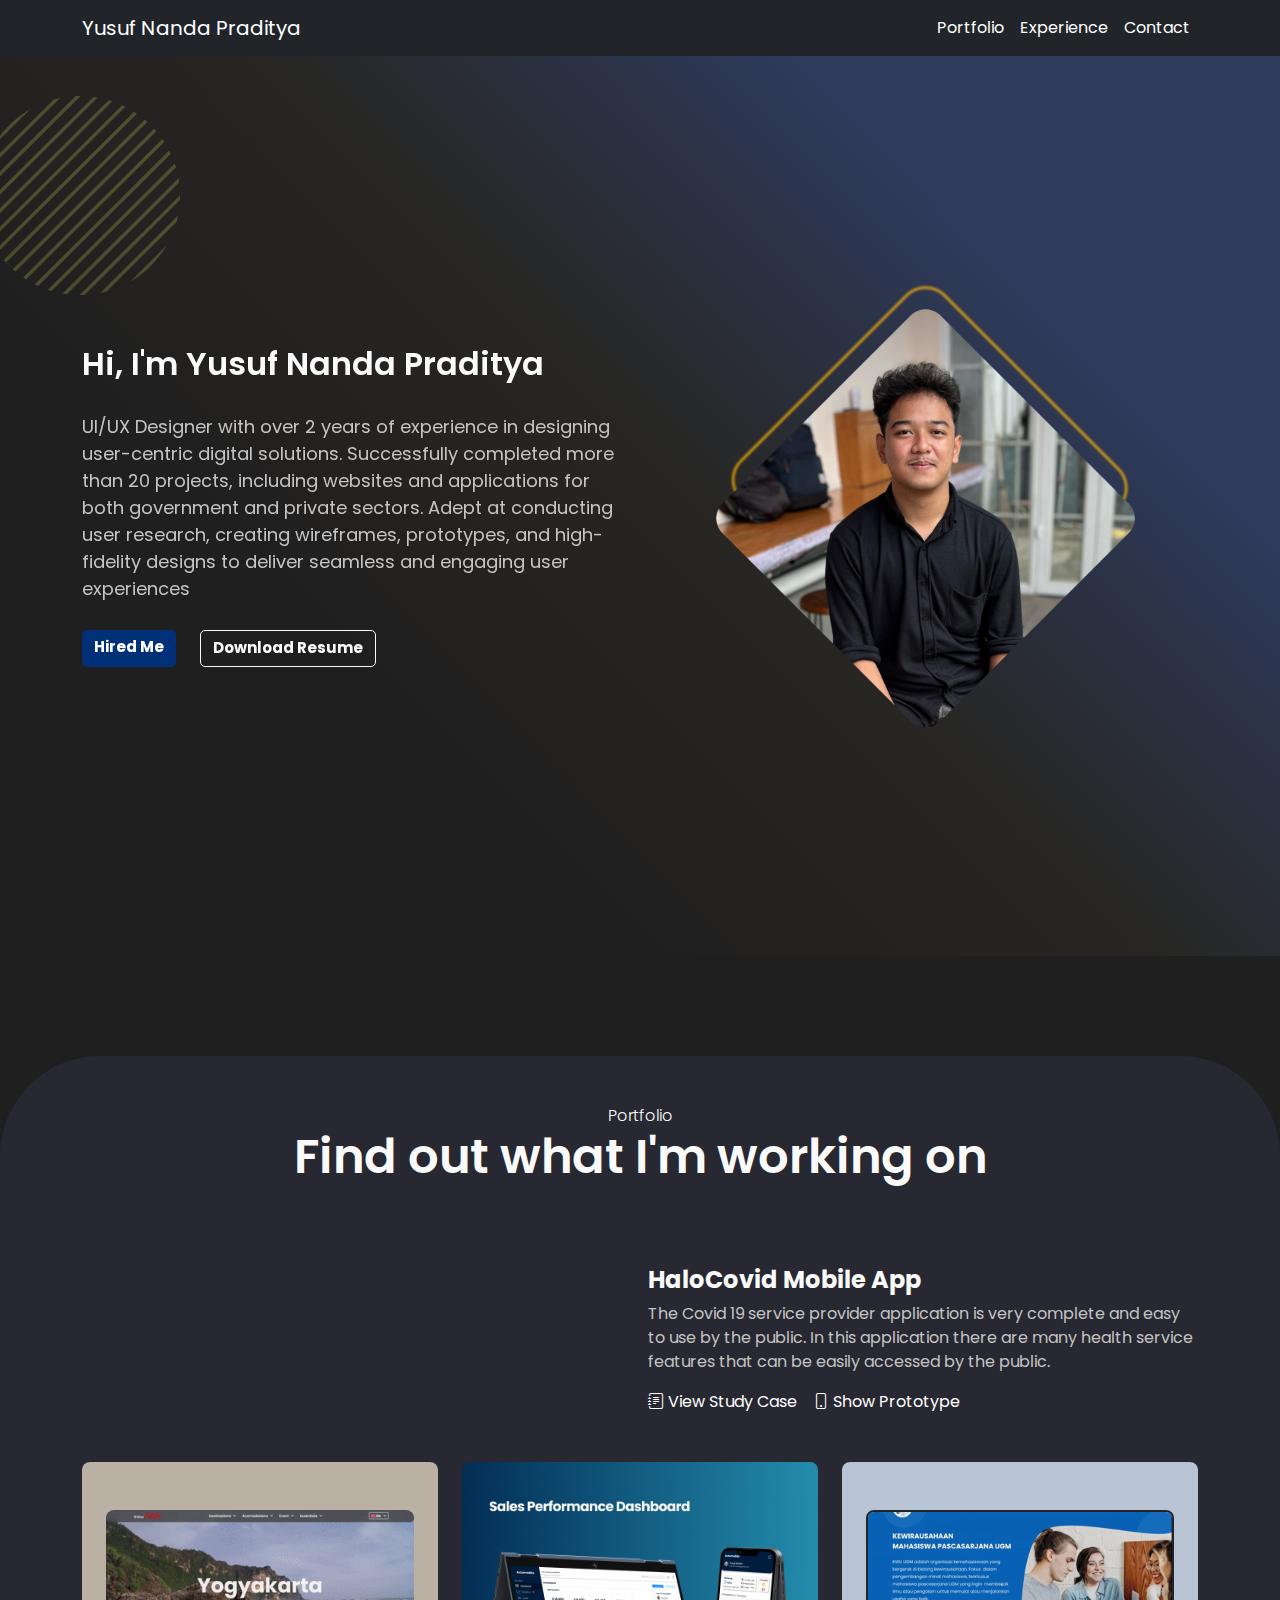
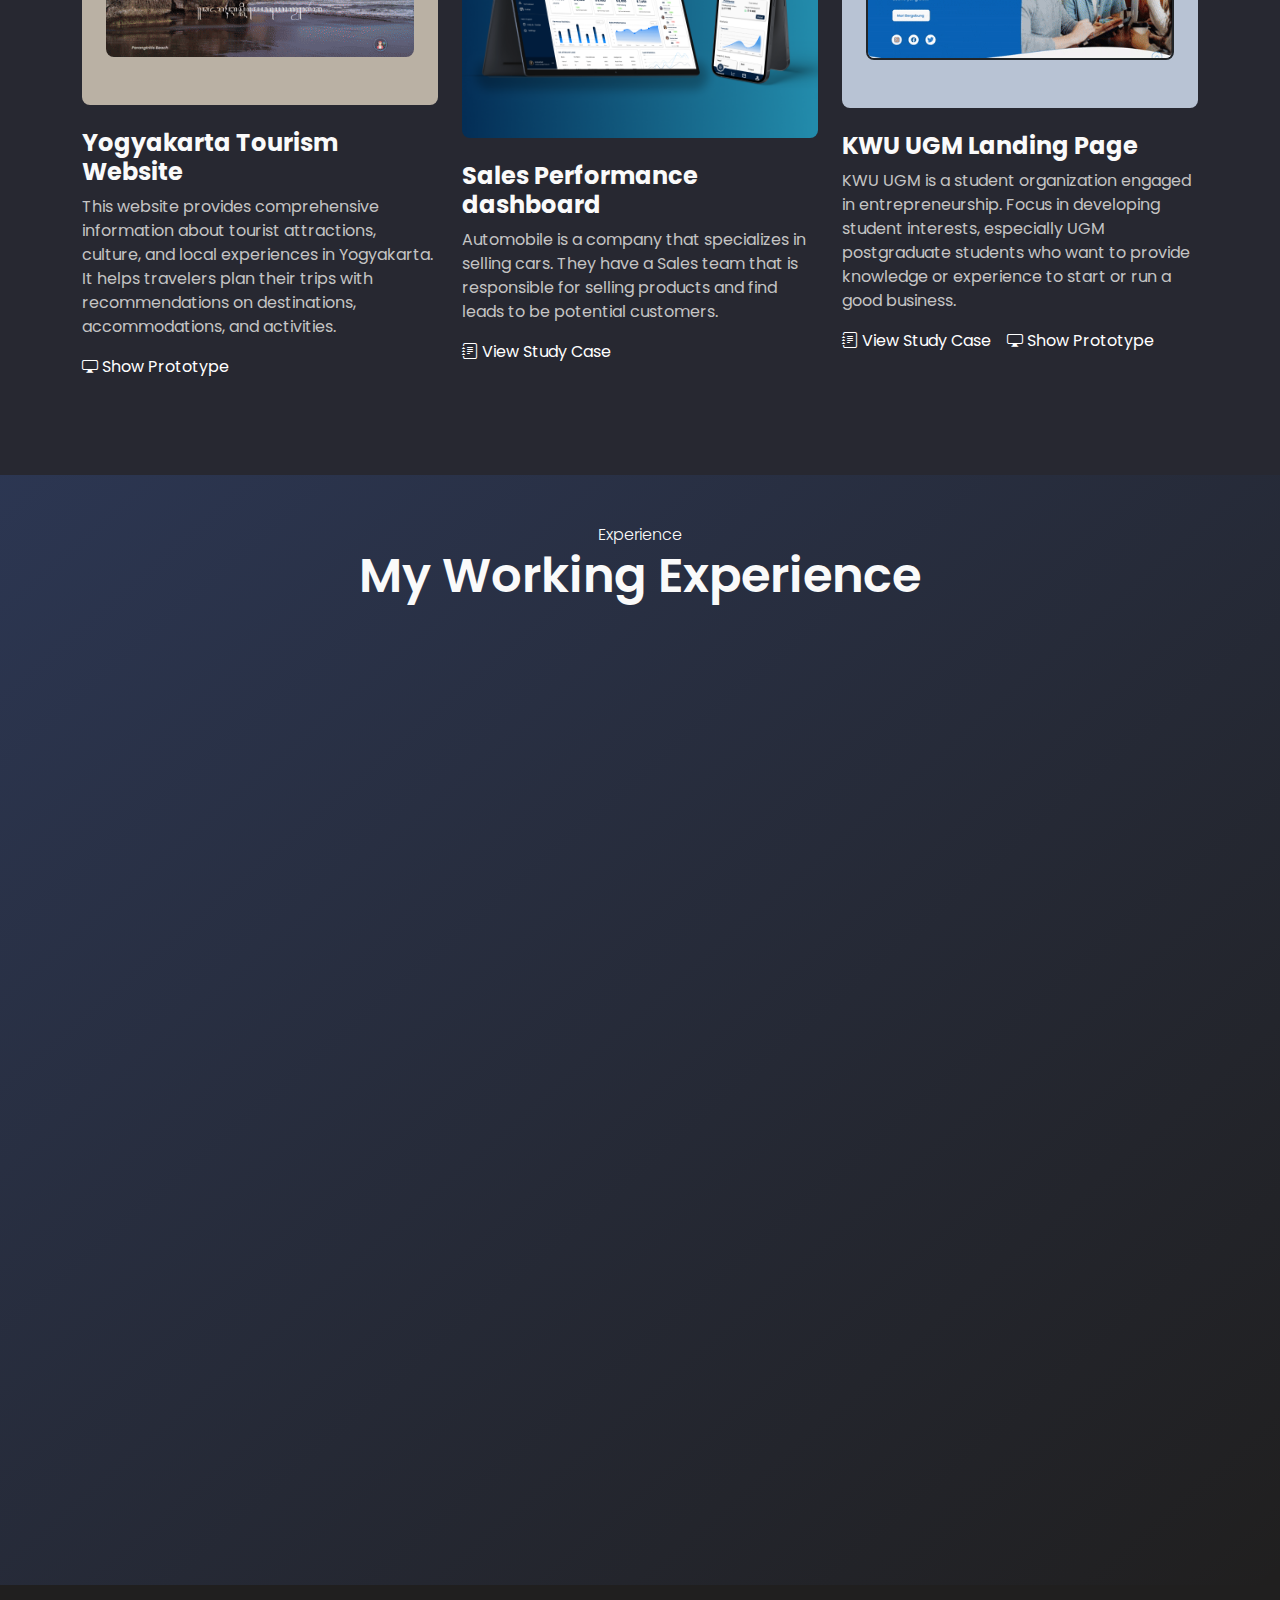
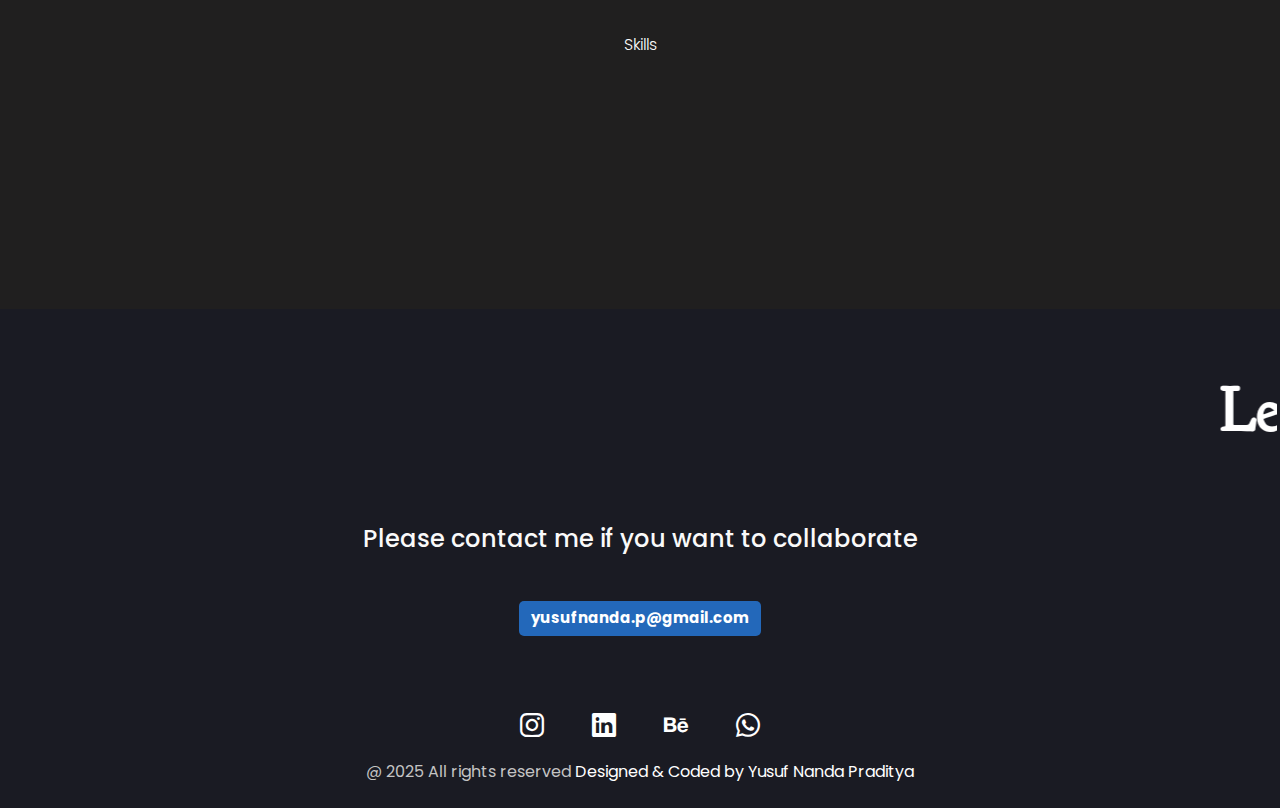
==== commit 15e8b7e7: "Update index.html" ====
--- a/index.html
+++ b/index.html
@@ -87,7 +87,7 @@
                 <a href="mailto: yusufnanda.p@gmail.com" class="btn btn-primary"
                   >Hired Me</a
                 >
-                <a href="" class="btn btn-outline-light">Download Resume</a>
+                <a href="https://drive.google.com/file/d/1Os1W4qdiAojPg3K4EQ-fpEl025U1Mjjj/view?usp=drive_link" class="btn btn-outline-light">Download Resume</a>
               </div>
             </div>
             <div class="col-lg-6 order-1 order-lg-2 text-center">
--- a/assets/css/styles.css
+++ b/assets/css/styles.css
@@ -50,7 +50,7 @@
 }
 
 .hero-title {
-  font-size: 48px;
+  font-size: 32px;
   font-weight: 600;
   margin-bottom: 30px;
 }
--- a/assets/css/responsif.css
+++ b/assets/css/responsif.css
@@ -22,7 +22,7 @@
   }
 
   .section-title {
-    font-size: 32px;
+    font-size: 24px;
   }
 
   .section-subtitle {
@@ -58,7 +58,7 @@
   }
 
   .hero-title {
-    font-size: 32px;
+    font-size: 24px;
   }
 
   .hero-desc {
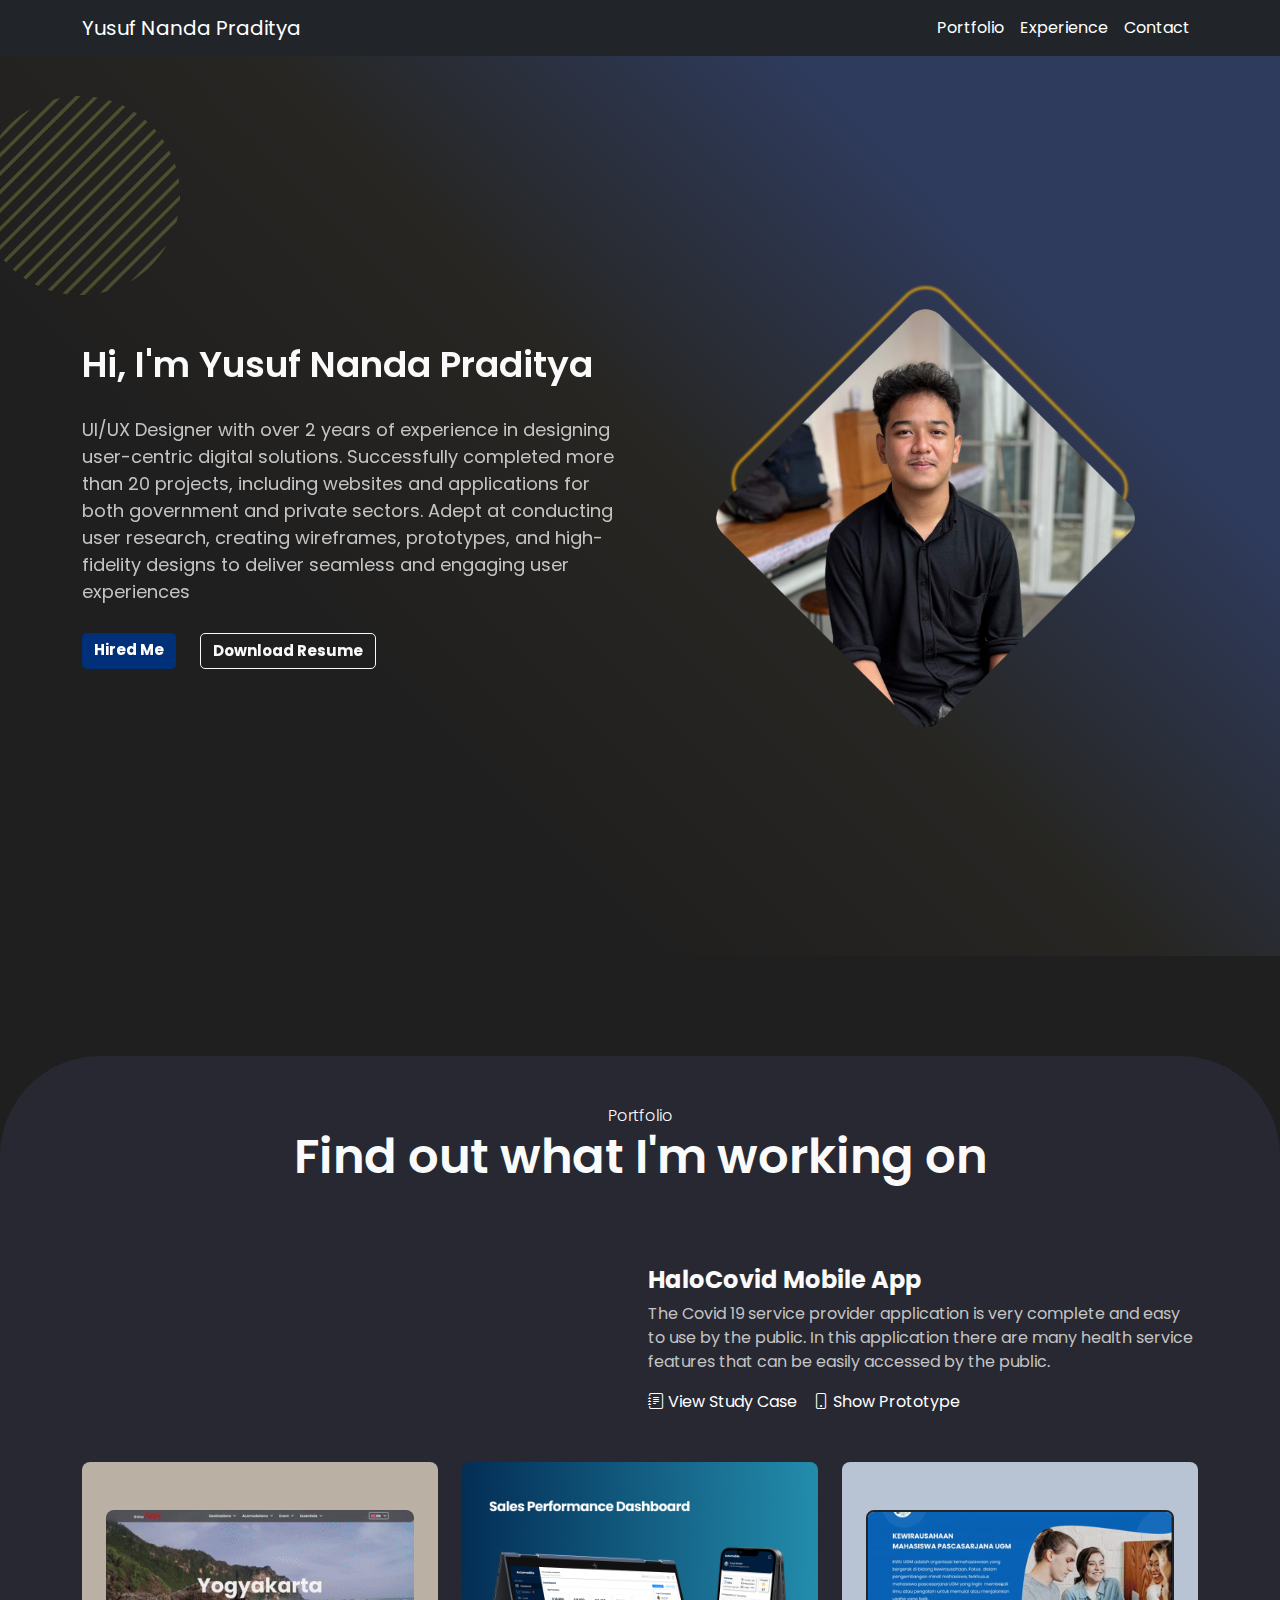
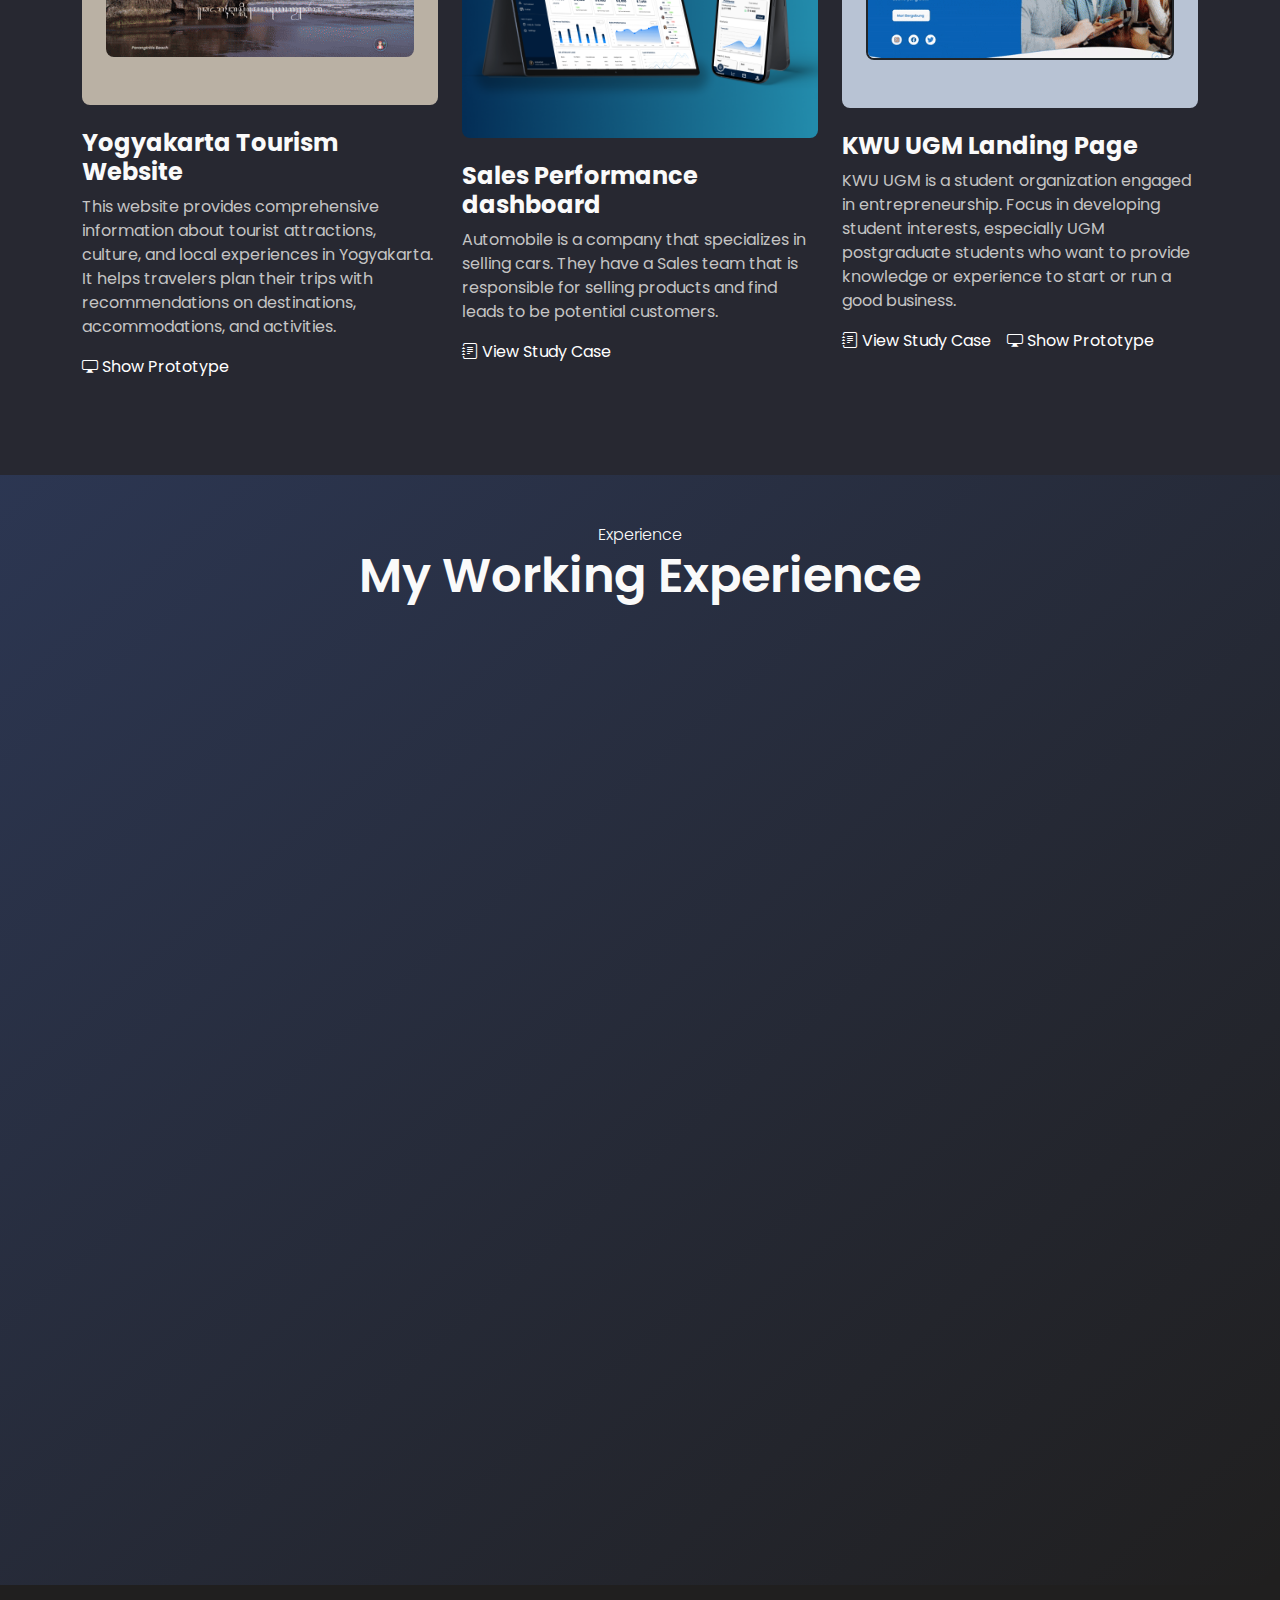
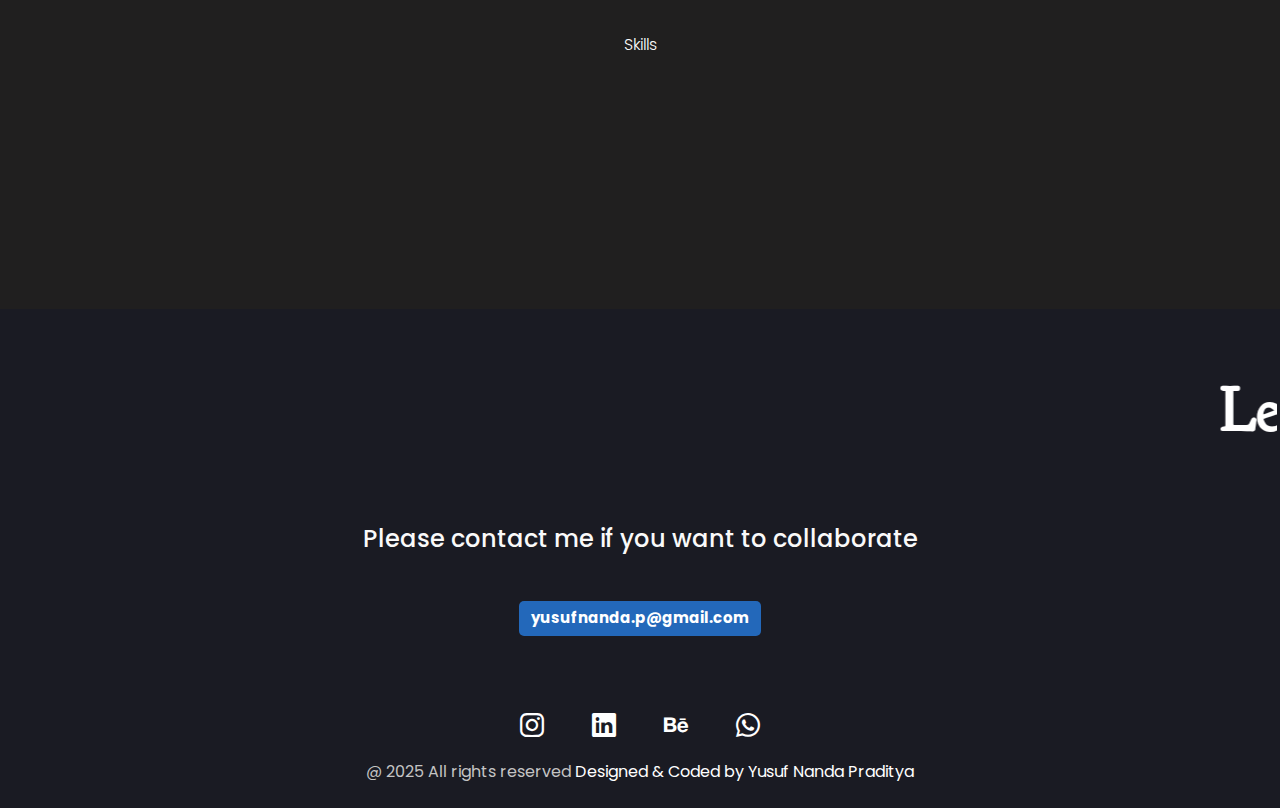
==== commit 9fcc6c71: "Update index.html" ====
--- a/index.html
+++ b/index.html
@@ -87,7 +87,7 @@
                 <a href="mailto: yusufnanda.p@gmail.com" class="btn btn-primary"
                   >Hired Me</a
                 >
-                <a href="https://drive.google.com/file/d/1Os1W4qdiAojPg3K4EQ-fpEl025U1Mjjj/view?usp=drive_link" class="btn btn-outline-light">Download Resume</a>
+                <a href="https://drive.google.com/file/d/1Os1W4qdiAojPg3K4EQ-fpEl025U1Mjjj/view?usp=drive_link" class="btn btn-outline-light" target="_blank">Download Resume</a>
               </div>
             </div>
             <div class="col-lg-6 order-1 order-lg-2 text-center">
--- a/assets/css/styles.css
+++ b/assets/css/styles.css
@@ -50,7 +50,7 @@
 }
 
 .hero-title {
-  font-size: 32px;
+  font-size: 36px;
   font-weight: 600;
   margin-bottom: 30px;
 }
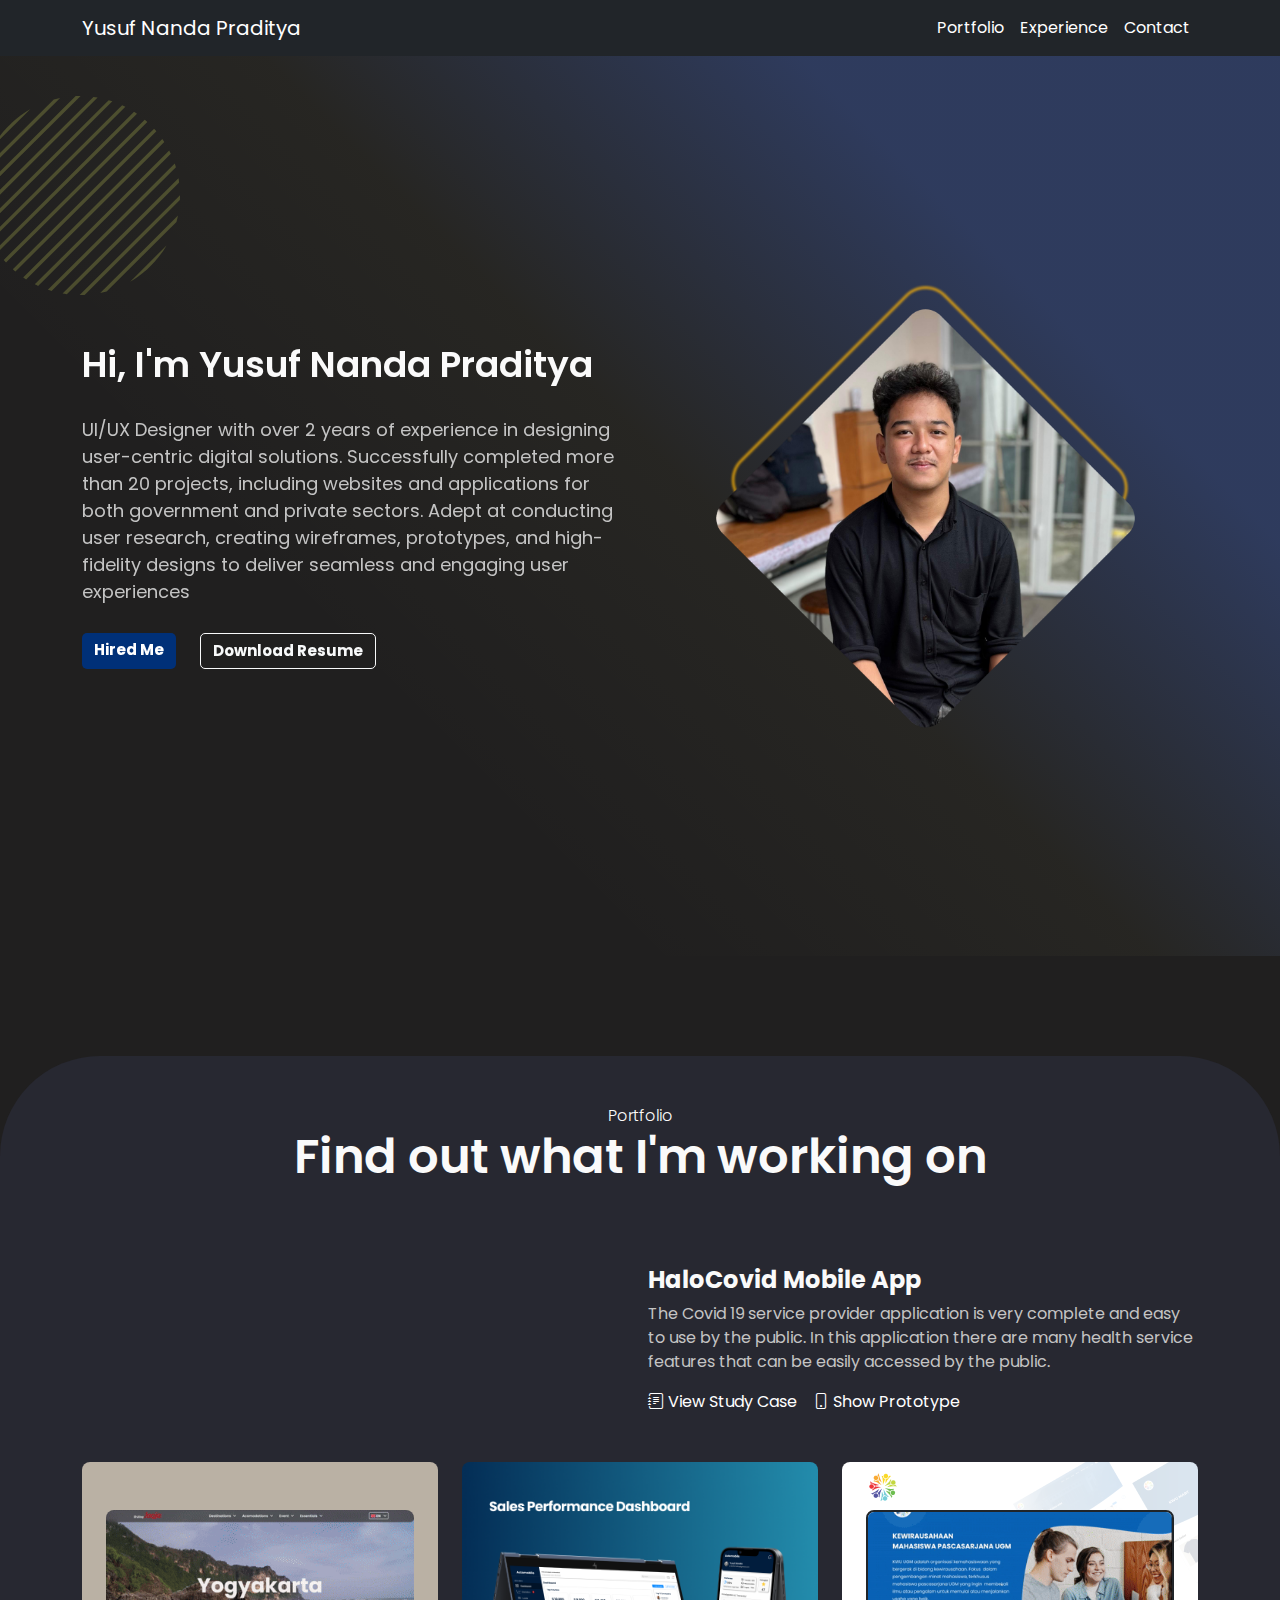
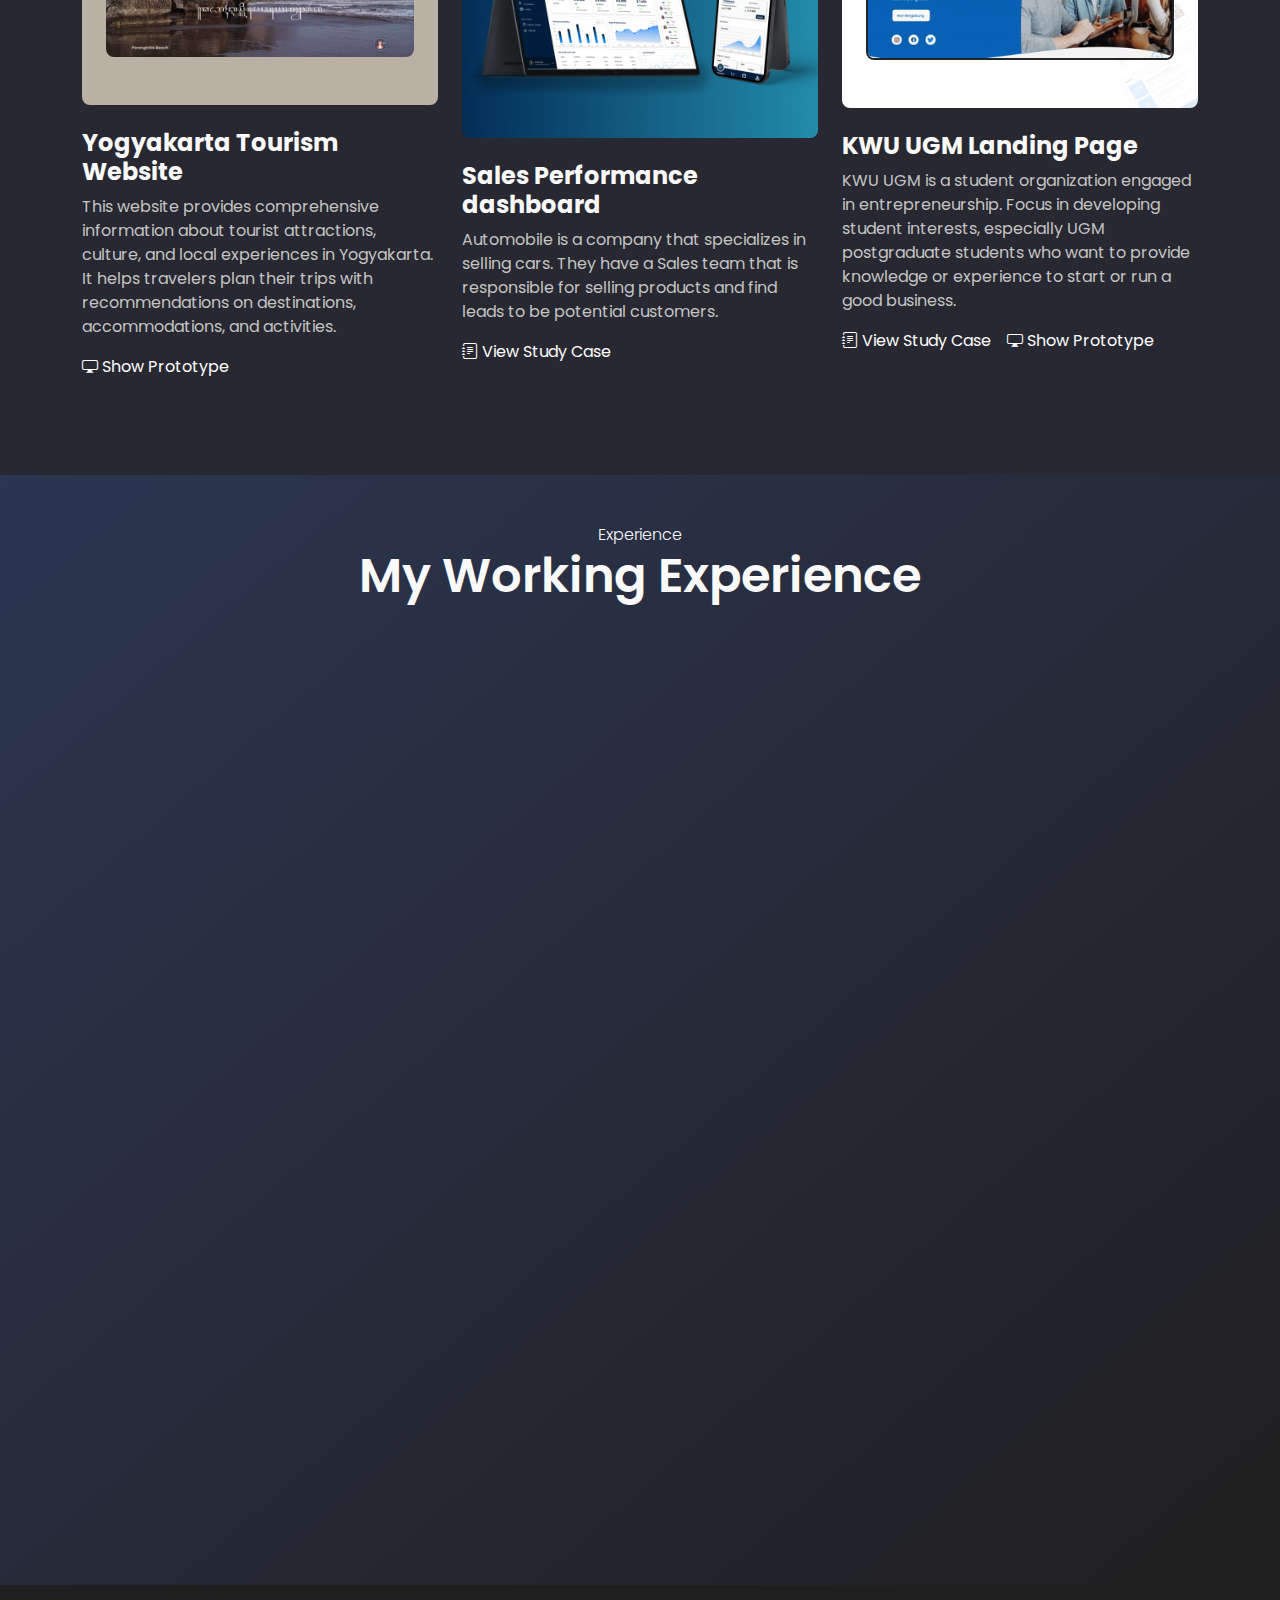
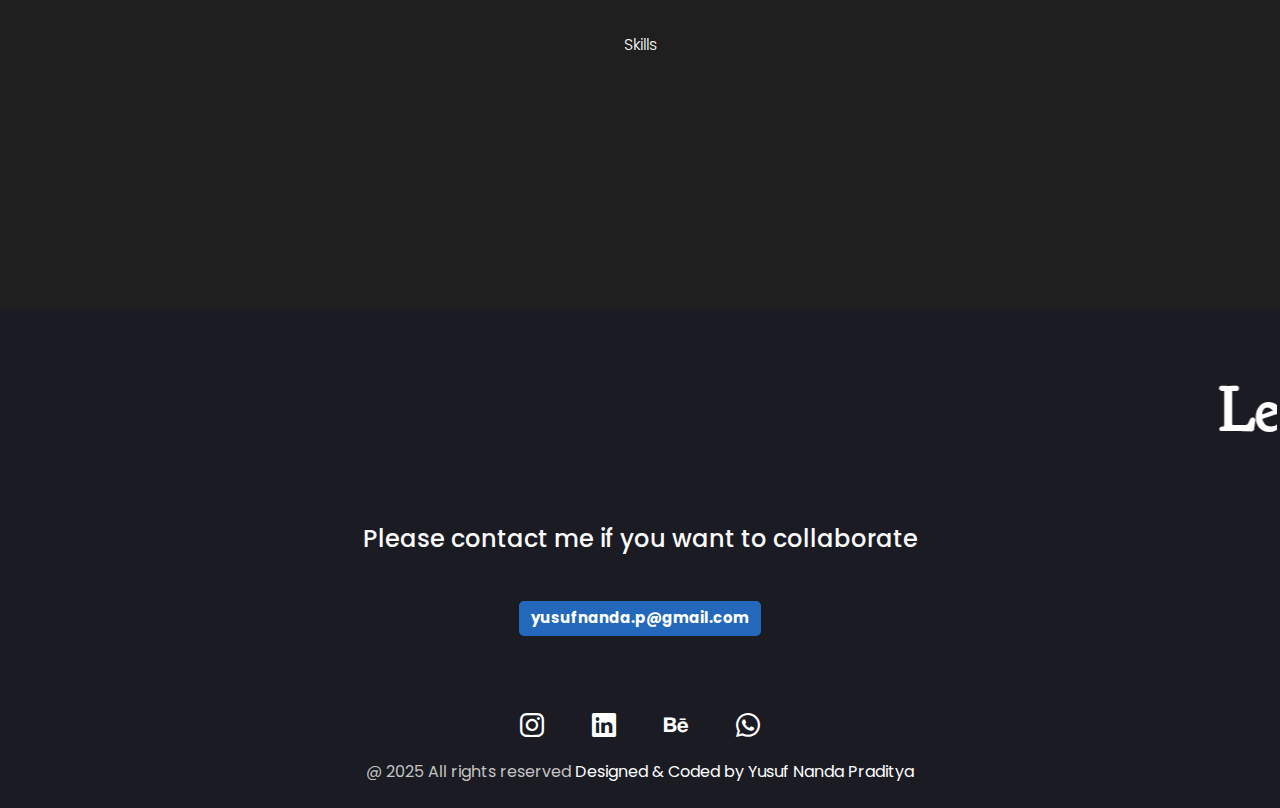
==== commit 961dc3c4: "done" ====
--- a/index.html
+++ b/index.html
@@ -87,7 +87,7 @@
                 <a href="mailto: yusufnanda.p@gmail.com" class="btn btn-primary"
                   >Hired Me</a
                 >
-                <a href="https://drive.google.com/file/d/1Os1W4qdiAojPg3K4EQ-fpEl025U1Mjjj/view?usp=drive_link" class="btn btn-outline-light" target="_blank">Download Resume</a>
+                <a href="https://drive.google.com/file/d/1Os1W4qdiAojPg3K4EQ-fpEl025U1Mjjj/view?usp=sharing" class="btn btn-outline-light" target="_blank">Download Resume</a>
               </div>
             </div>
             <div class="col-lg-6 order-1 order-lg-2 text-center">
--- a/assets/css/styles.css
+++ b/assets/css/styles.css
@@ -106,7 +106,7 @@
 }
 
 .ilst-4 {
-  background-color: rgb(184, 195, 212);
+  background-image: url("../images/bgist2.png");
 }
 
 .exp-section {
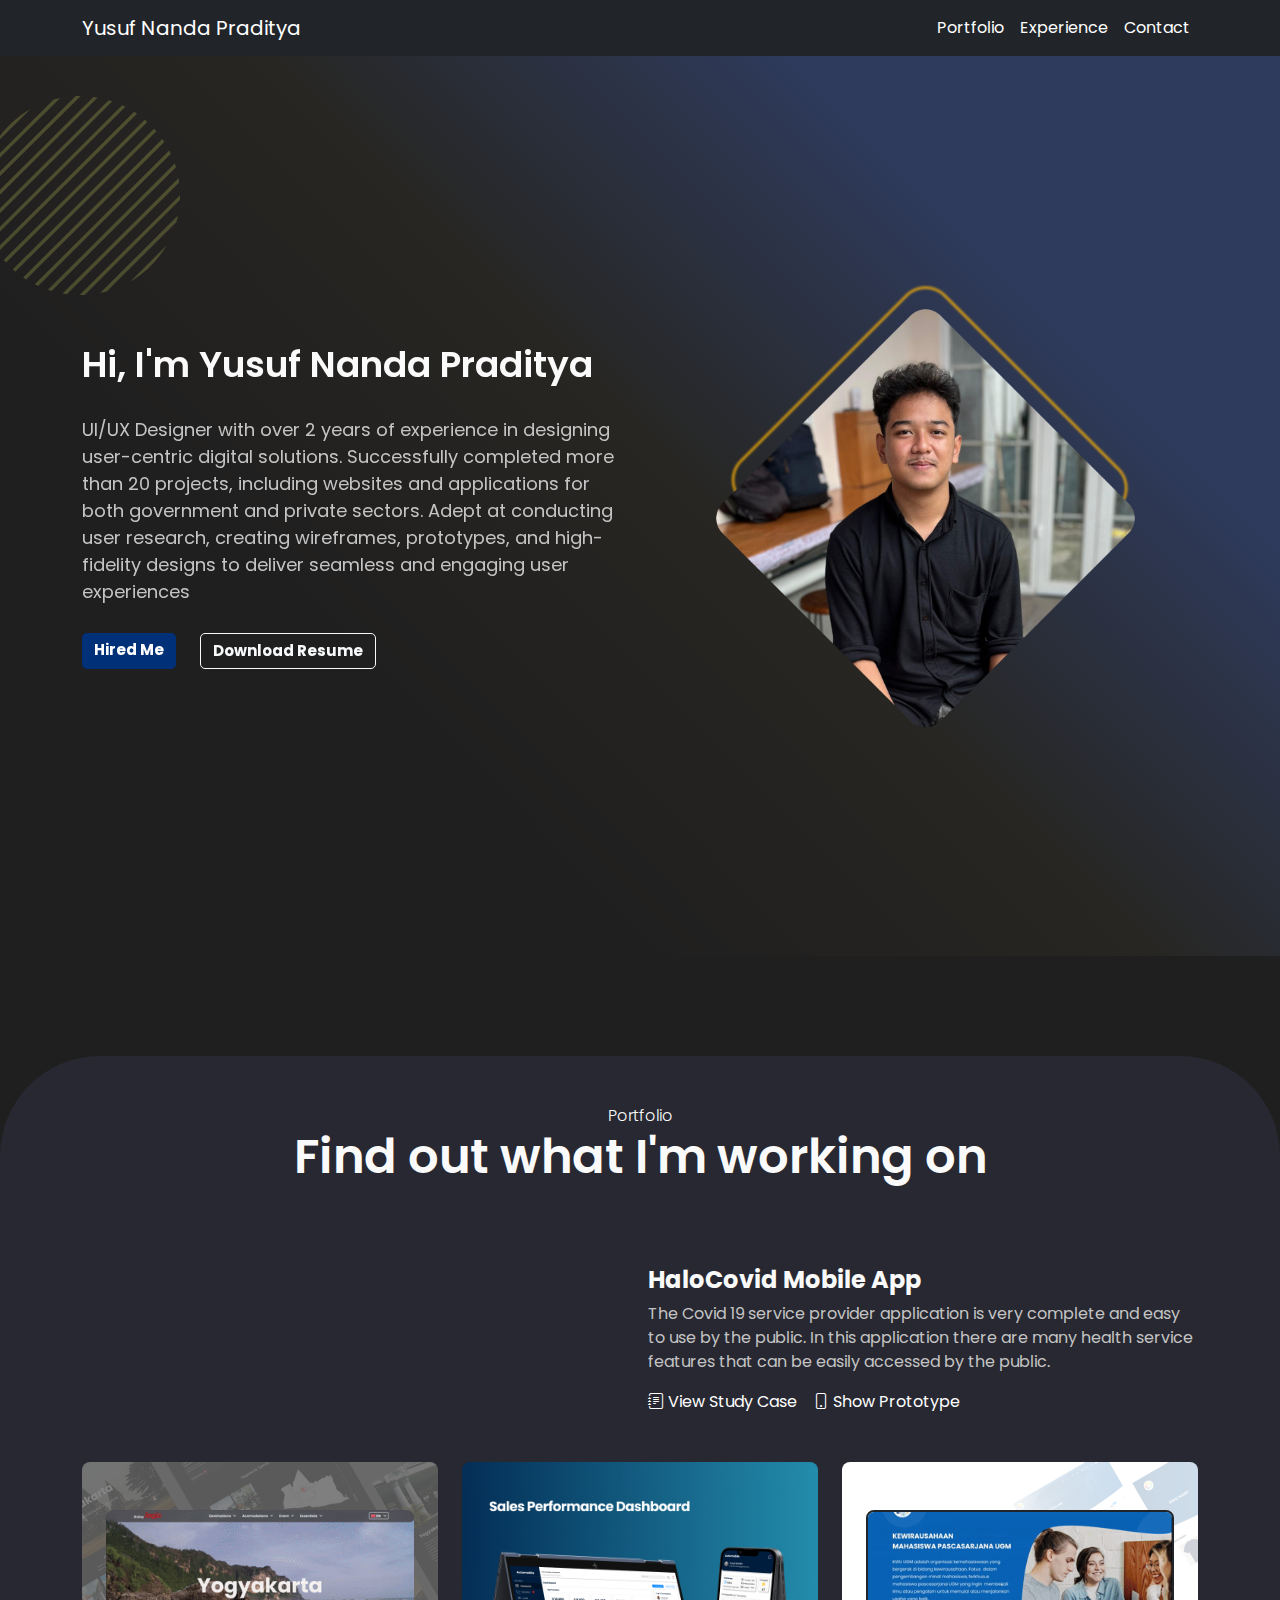
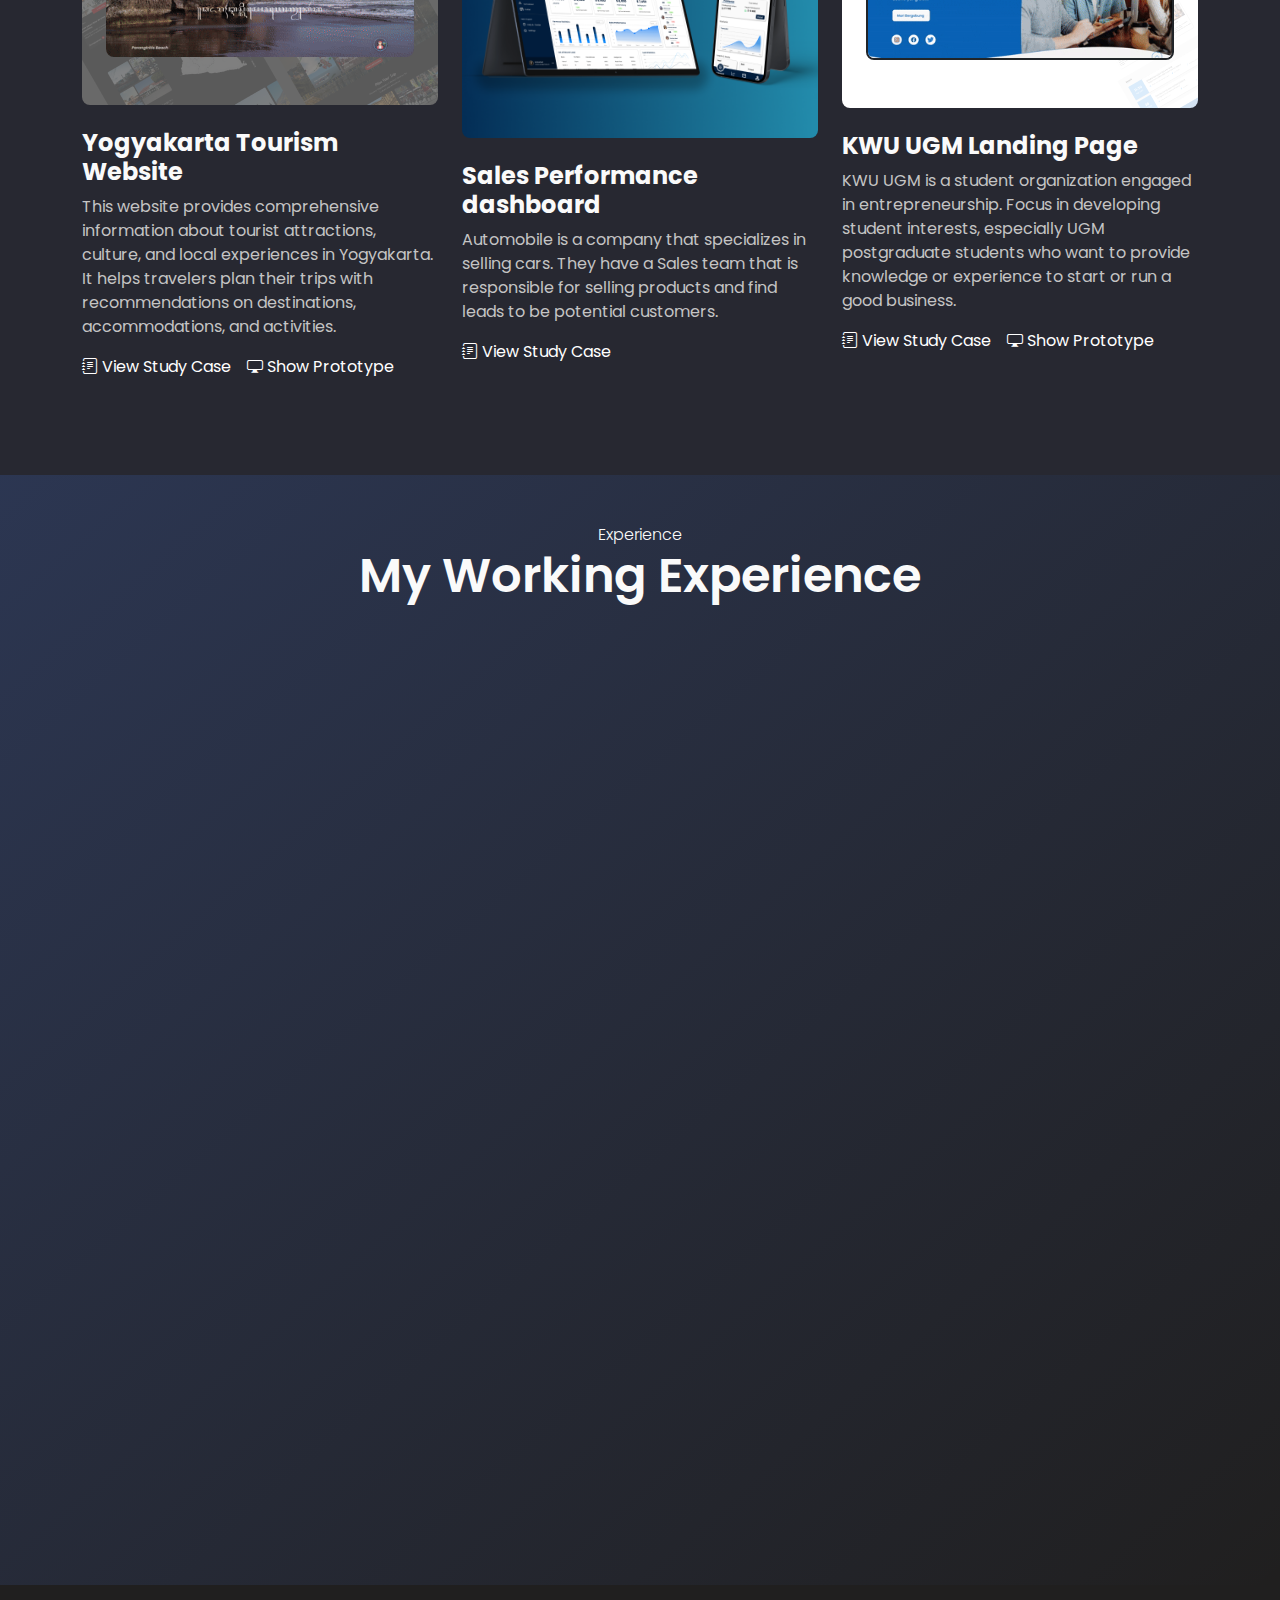
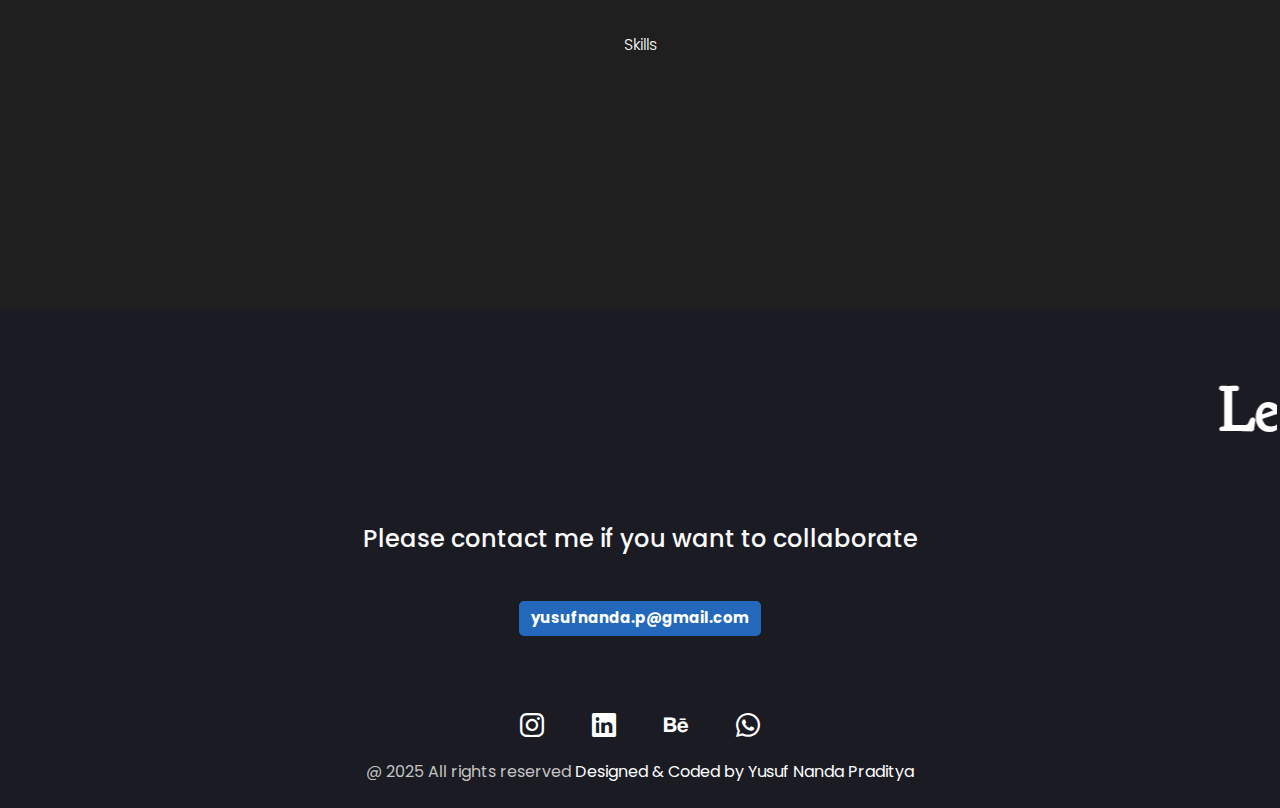
==== commit ef73733b: "done" ====
--- a/index.html
+++ b/index.html
@@ -87,7 +87,7 @@
                 <a href="mailto: yusufnanda.p@gmail.com" class="btn btn-primary"
                   >Hired Me</a
                 >
-                <a href="https://drive.google.com/file/d/1Os1W4qdiAojPg3K4EQ-fpEl025U1Mjjj/view?usp=sharing" class="btn btn-outline-light" target="_blank">Download Resume</a>
+                <a href="https://drive.google.com/file/d/1Os1W4qdiAojPg3K4EQ-fpEl025U1Mjjj/view?usp=drive_link" class="btn btn-outline-light" target="_blank">Download Resume</a>
               </div>
             </div>
             <div class="col-lg-6 order-1 order-lg-2 text-center">
@@ -159,12 +159,20 @@
                 helps travelers plan their trips with recommendations on
                 destinations, accommodations, and activities.
               </p>
+              <div class="d-flex gap-3">
+              <a
+                href="https://www.behance.net/gallery/222925891/Yogyakarta-Tourism-Website-Web-Design"
+                class="text-white"
+                target="_blank"
+                ><i class="bi bi-journal-text me-1"></i>View Study Case</a
+              >
               <a
                 href="https://www.figma.com/proto/dTkUKWPNQkYyvKUY7qGWpy/website-design-2025?page-id=0%3A1&node-id=4-54&viewport=-2755%2C37%2C0.41&t=dITghesvSqNGscun-1&scaling=min-zoom&content-scaling=fixed&starting-point-node-id=4%3A54"
                 class="text-white"
                 target="_blank"
                 ><i class="bi bi-display me-1"></i>Show Prototype</a
               >
+            </div>
             </div>
             <div class="col-md-4 mb-5">
               <img
--- a/assets/css/styles.css
+++ b/assets/css/styles.css
@@ -102,11 +102,11 @@
 }
 
 .ilst-2 {
-  background-color: rgb(186, 177, 164);
+  background-image: url("../images/bgist2.png");
 }
 
 .ilst-4 {
-  background-image: url("../images/bgist2.png");
+  background-image: url("../images/bgist4.png");
 }
 
 .exp-section {
